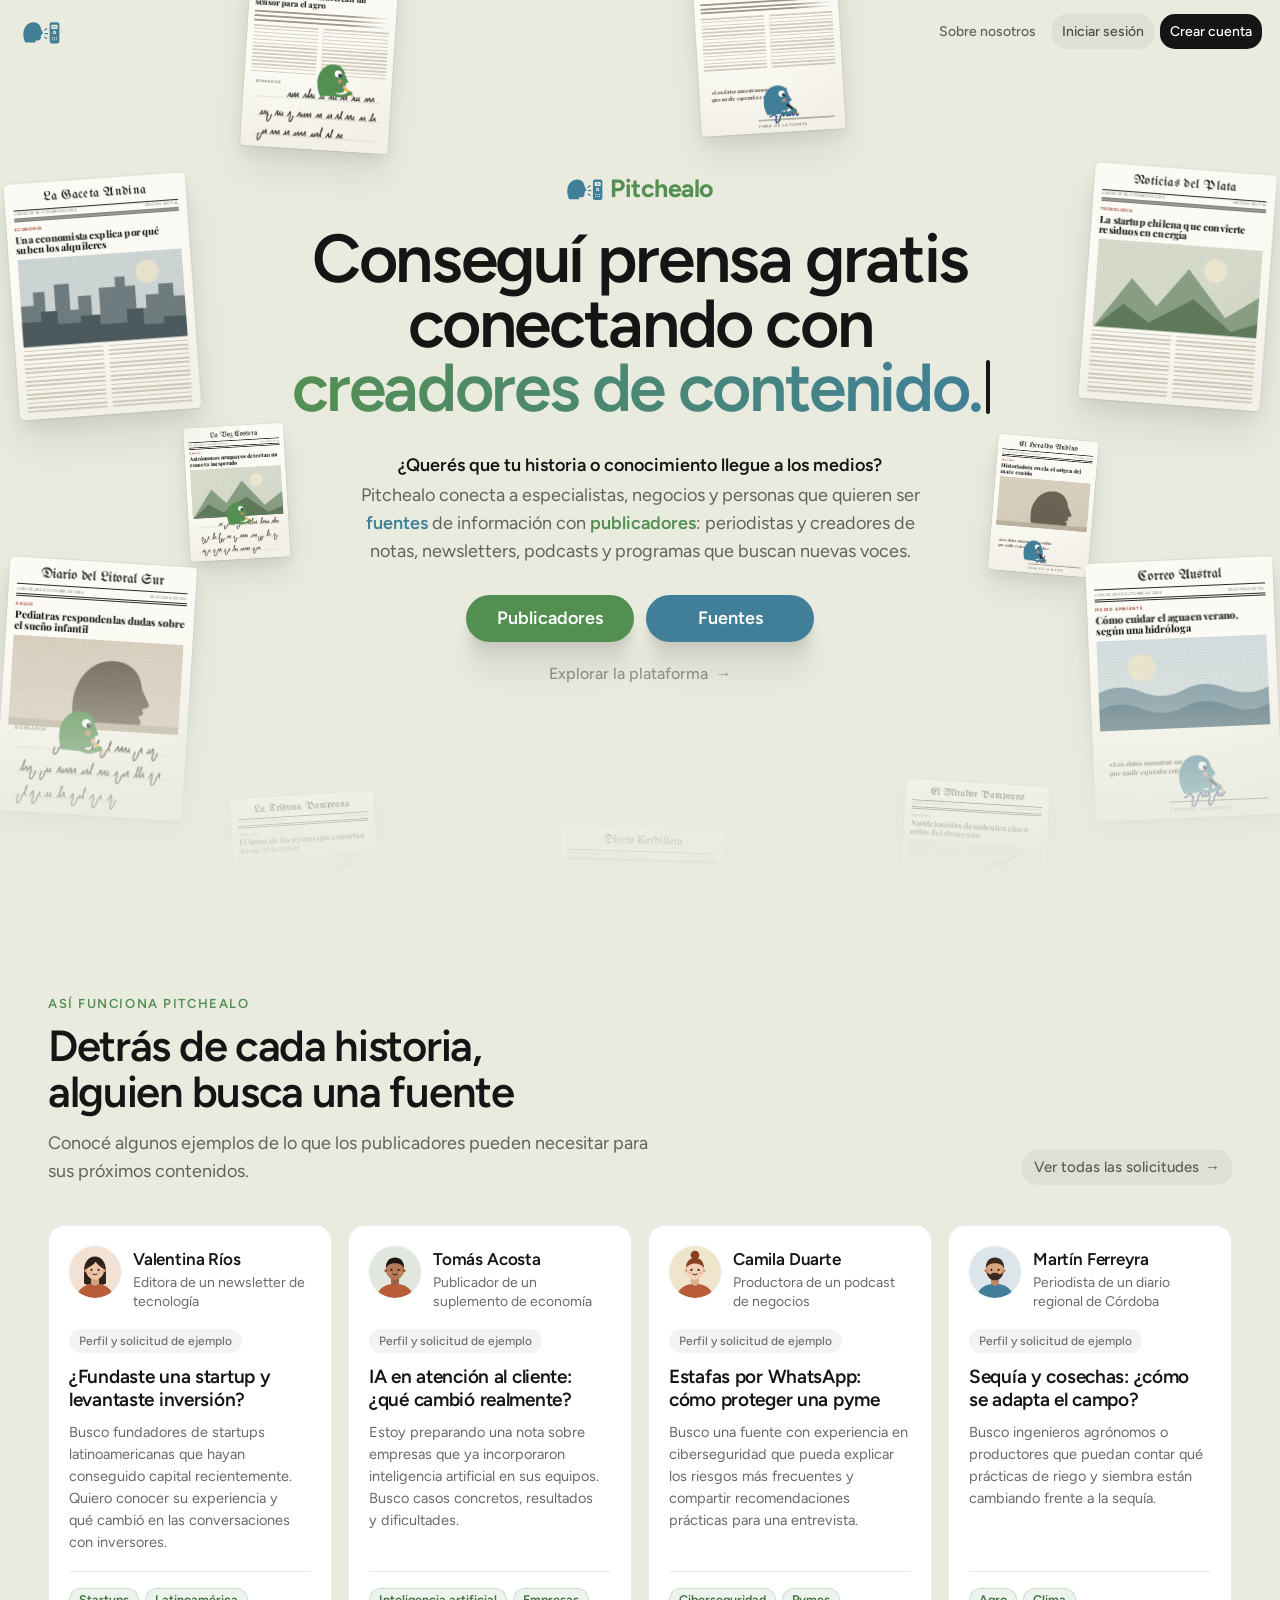
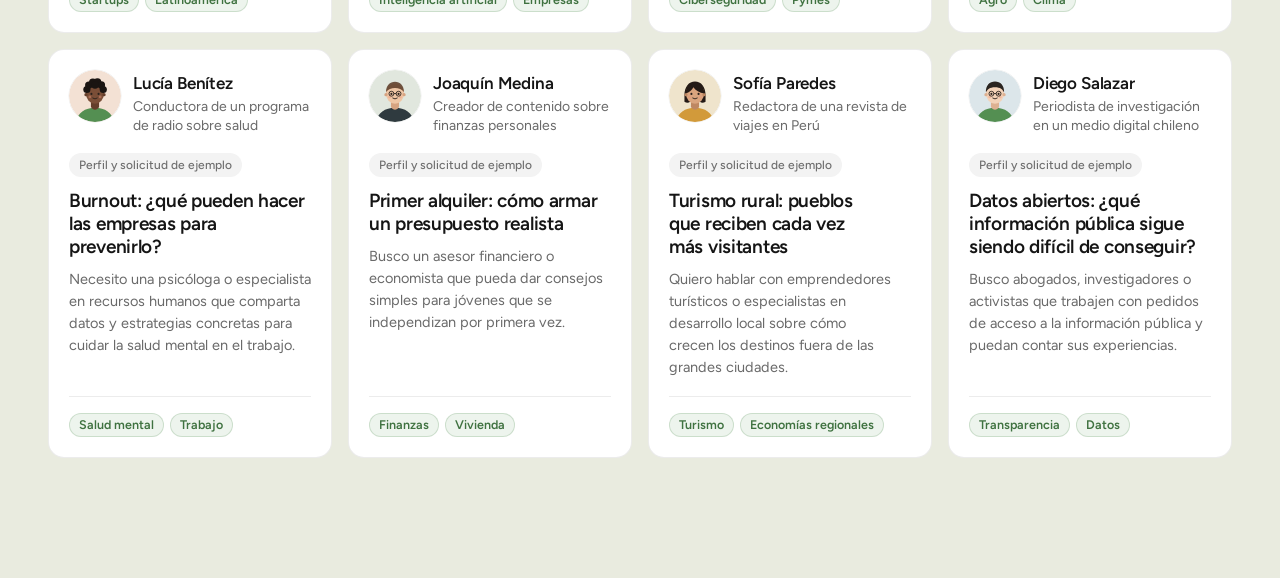
==== index.html @ ca1bdc02 "Pitchealo homepage: hero and journalists section Static site: animated hero with newspaper articles," ====
<!doctype html>
<html lang="es">
<head>
  <meta charset="utf-8">
  <meta name="viewport" content="width=device-width, initial-scale=1">
  <title>Pitchealo · Conseguí prensa gratis</title>
  <meta name="description" content="Pitchealo conecta a especialistas, negocios y personas que quieren ser fuentes de información con periodistas y creadores de contenido.">
  <meta name="theme-color" content="#E9EBDF">
  <link rel="icon" href="assets/pitchealo-logo.svg" type="image/svg+xml">
  <link rel="preload" href="fonts/figtree-latin-wght-normal.woff2" as="font" type="font/woff2" crossorigin>
  <link rel="stylesheet" href="css/styles.css">
</head>
<body>
  <main>
    <section class="hero" data-active="" aria-labelledby="hero-title">
      <div class="ripple ripple--pub" aria-hidden="true"></div>
      <div class="ripple ripple--fue" aria-hidden="true"></div>
      <div class="stage" aria-hidden="true"></div>

      <!-- Foreground. A recoloured copy (.fg--dark) is generated from this markup and
           revealed inside the colour ripple, so the text changes colour as the ripple passes. -->
      <div class="fg fg--light">
        <header class="nav">
          <a class="nav-logo" href="#" aria-label="Pitchealo, inicio">
            <svg viewBox="0 0 48 32" aria-hidden="true" focusable="false"><use href="#logo-mark"/></svg>
          </a>
          <nav class="nav-links" aria-label="Principal">
            <a class="nav-link" href="#sobre-nosotros">Sobre nosotros</a>
            <a class="pill pill--light" href="#iniciar-sesion">Iniciar sesión</a>
            <a class="pill pill--dark" href="#crear-cuenta">Crear cuenta</a>
          </nav>
        </header>

        <div class="hero-body">
          <div class="hero-block">
            <div class="wordmark" aria-hidden="true">
              <svg viewBox="0 0 48 32" focusable="false"><use href="#logo-mark"/></svg>
              <span>Pitchealo</span>
            </div>

            <h1 class="hero-title" id="hero-title">
              <span class="sr-only">Conseguí prensa gratis conectando con creadores de contenido y periodistas.</span>
              <span class="title-visual" aria-hidden="true">
                <span class="line">Conseguí prensa gratis</span>
                <span class="line">conectando con</span>
                <span class="line line--rot"><span class="rot js-rot">creadores de contenido.</span><span class="caret"></span></span>
              </span>
            </h1>

            <p class="hero-sub">
              <strong>¿Querés que tu historia o conocimiento llegue a los medios?</strong>
              Pitchealo conecta a especialistas, negocios y personas que quieren ser
              <em class="hl hl--fue">fuentes</em> de información con <em class="hl hl--pub">publicadores</em>:
              periodistas y creadores de notas, newsletters, podcasts y programas que buscan nuevas voces.
            </p>

            <div class="cta-row">
              <a class="cta cta--pub" href="#publicadores">Publicadores</a>
              <a class="cta cta--fue" href="#fuentes">Fuentes</a>
            </div>

            <a class="explore" href="#explorar">Explorar la plataforma <span aria-hidden="true">→</span></a>
          </div>
        </div>
      </div>

      <div class="fg fg--dark" aria-hidden="true" inert></div>
    </section>

    <section class="section journalists" id="publicadores" aria-labelledby="journalists-title">
      <div class="container">
        <div class="section-head">
          <div>
            <p class="eyebrow">Así funciona Pitchealo</p>
            <h2 class="section-title" id="journalists-title">Detrás de cada historia, alguien busca una fuente</h2>
            <p class="section-sub">Conocé algunos ejemplos de lo que los publicadores pueden necesitar para sus próximos contenidos.</p>
          </div>
          <a class="view-all" href="#explorar">Ver todas las solicitudes <span aria-hidden="true">→</span></a>
        </div>
        <ul class="jgrid">
        <li class="jcard-cell">
          <article class="jcard">
            <header class="jcard-head">
              <div class="jcard-avatar"><svg viewBox="0 0 64 64" aria-hidden="true" focusable="false"><defs><clipPath id="av-1"><circle cx="32" cy="32" r="32"/></clipPath></defs><g clip-path="url(#av-1)"><rect width="64" height="64" fill="#F3E1D4"/><path d="M18.5 31c0-11 5.5-18 13.5-18s13.5 7 13.5 18v15c-3.4 2.2-6.6 2.2-9 0V30H27.5v16c-2.4 2.2-5.6 2.2-9 0z" fill="#2E211B"/><path d="M8 66c1.6-12.6 11-19.6 24-19.6S54.4 53.4 56 66z" fill="#B85C38"/><path d="M27 37h10v8.6c-1.4 2.2-3.2 3.2-5 3.2s-3.6-1-5-3.2z" fill="#D6A381"/><ellipse cx="32" cy="29" rx="11.2" ry="12.6" fill="#EFC6A5"/><circle cx="20.9" cy="30.4" r="2" fill="#D6A381"/><circle cx="43.1" cy="30.4" r="2" fill="#D6A381"/><path d="M20.6 28.5c.6-8.6 5.4-13.3 11.4-13.3s10.8 4.7 11.4 13.3c-4.4-2.6-8.6-5.4-10.6-9-2.4 3.8-7.4 6.6-12.2 9z" fill="#2E211B"/><circle cx="27.6" cy="29.4" r="1.3" fill="#2a211c"/><circle cx="36.4" cy="29.4" r="1.3" fill="#2a211c"/><circle cx="25.6" cy="33.2" r="1.7" fill="#E9967E" opacity=".45"/><circle cx="38.4" cy="33.2" r="1.7" fill="#E9967E" opacity=".45"/><path d="M29.2 34.6q2.8 2.2 5.6 0" fill="none" stroke="#2a211c" stroke-width="1.1" stroke-linecap="round"/></g></svg></div>
              <div class="jcard-who">
                <h3 class="jcard-name">Valentina Ríos</h3>
                <p class="jcard-role">Editora de un newsletter de tecnología</p>
              </div>
            </header>
            <span class="jcard-label">Perfil y solicitud de ejemplo</span>
            <p class="jcard-title">¿Fundaste una startup y levantaste inversión?</p>
            <p class="jcard-desc">Busco fundadores de startups latinoamericanas que hayan conseguido capital recientemente. Quiero conocer su experiencia y qué cambió en las conversaciones con inversores.</p>
            <ul class="jcard-tags" aria-label="Temas"><li>Startups</li><li>Latinoamérica</li></ul>
          </article>
        </li>
        <li class="jcard-cell">
          <article class="jcard">
            <header class="jcard-head">
              <div class="jcard-avatar"><svg viewBox="0 0 64 64" aria-hidden="true" focusable="false"><defs><clipPath id="av-2"><circle cx="32" cy="32" r="32"/></clipPath></defs><g clip-path="url(#av-2)"><rect width="64" height="64" fill="#E1E7DE"/><path d="M8 66c1.6-12.6 11-19.6 24-19.6S54.4 53.4 56 66z" fill="#B85C38"/><path d="M27 37h10v8.6c-1.4 2.2-3.2 3.2-5 3.2s-3.6-1-5-3.2z" fill="#9A6242"/><ellipse cx="32" cy="29" rx="11.2" ry="12.6" fill="#B57A55"/><circle cx="20.9" cy="30.4" r="2" fill="#9A6242"/><circle cx="43.1" cy="30.4" r="2" fill="#9A6242"/><path d="M20.8 27.5c-.4-8.4 4.6-13.3 11.2-13.3s11.6 4.9 11.2 13.3c-1.6-3.6-4.6-6.4-11.2-6.4s-9.6 2.8-11.2 6.4z" fill="#1E1814"/><circle cx="27.6" cy="29.4" r="1.3" fill="#2a211c"/><circle cx="36.4" cy="29.4" r="1.3" fill="#2a211c"/><circle cx="25.6" cy="33.2" r="1.7" fill="#E9967E" opacity=".45"/><circle cx="38.4" cy="33.2" r="1.7" fill="#E9967E" opacity=".45"/><path d="M29.2 34.6q2.8 2.2 5.6 0" fill="none" stroke="#2a211c" stroke-width="1.1" stroke-linecap="round"/></g></svg></div>
              <div class="jcard-who">
                <h3 class="jcard-name">Tomás Acosta</h3>
                <p class="jcard-role">Publicador de un suplemento de economía</p>
              </div>
            </header>
            <span class="jcard-label">Perfil y solicitud de ejemplo</span>
            <p class="jcard-title">IA en atención al cliente: ¿qué cambió realmente?</p>
            <p class="jcard-desc">Estoy preparando una nota sobre empresas que ya incorporaron inteligencia artificial en sus equipos. Busco casos concretos, resultados y dificultades.</p>
            <ul class="jcard-tags" aria-label="Temas"><li>Inteligencia artificial</li><li>Empresas</li></ul>
          </article>
        </li>
        <li class="jcard-cell jcard-cell--peek" style="--w:260px">
          <div class="peek peek--r" style="--peek-dur:8.5s;--peek-delay:-2s" aria-hidden="true"></div>
          <article class="jcard">
            <header class="jcard-head">
              <div class="jcard-avatar"><svg viewBox="0 0 64 64" aria-hidden="true" focusable="false"><defs><clipPath id="av-3"><circle cx="32" cy="32" r="32"/></clipPath></defs><g clip-path="url(#av-3)"><rect width="64" height="64" fill="#EFE4CC"/><path d="M8 66c1.6-12.6 11-19.6 24-19.6S54.4 53.4 56 66z" fill="#B85C38"/><path d="M27 37h10v8.6c-1.4 2.2-3.2 3.2-5 3.2s-3.6-1-5-3.2z" fill="#DDB091"/><ellipse cx="32" cy="29" rx="11.2" ry="12.6" fill="#F3D2B8"/><circle cx="20.9" cy="30.4" r="2" fill="#DDB091"/><circle cx="43.1" cy="30.4" r="2" fill="#DDB091"/><circle cx="32" cy="11.2" r="5.4" fill="#8A3E22"/><path d="M20.9 27c.2-8 5.2-12.4 11.1-12.4S42.9 19 43.1 27c-2.4-3.6-6.4-5.6-11.1-5.6S23.3 23.4 20.9 27z" fill="#8A3E22"/><circle cx="27.6" cy="29.4" r="1.3" fill="#2a211c"/><circle cx="36.4" cy="29.4" r="1.3" fill="#2a211c"/><circle cx="25.6" cy="33.2" r="1.7" fill="#E9967E" opacity=".45"/><circle cx="38.4" cy="33.2" r="1.7" fill="#E9967E" opacity=".45"/><path d="M29.2 34.6q2.8 2.2 5.6 0" fill="none" stroke="#2a211c" stroke-width="1.1" stroke-linecap="round"/></g></svg></div>
              <div class="jcard-who">
                <h3 class="jcard-name">Camila Duarte</h3>
                <p class="jcard-role">Productora de un podcast de negocios</p>
              </div>
            </header>
            <span class="jcard-label">Perfil y solicitud de ejemplo</span>
            <p class="jcard-title">Estafas por WhatsApp: cómo proteger una pyme</p>
            <p class="jcard-desc">Busco una fuente con experiencia en ciberseguridad que pueda explicar los riesgos más frecuentes y compartir recomendaciones prácticas para una entrevista.</p>
            <ul class="jcard-tags" aria-label="Temas"><li>Ciberseguridad</li><li>Pymes</li></ul>
          </article>
          <div class="peek-hands peek-hands--r" style="--peek-dur:8.5s;--peek-delay:-2s" aria-hidden="true"><span></span><span></span></div>
        </li>
        <li class="jcard-cell">
          <article class="jcard">
            <header class="jcard-head">
              <div class="jcard-avatar"><svg viewBox="0 0 64 64" aria-hidden="true" focusable="false"><defs><clipPath id="av-4"><circle cx="32" cy="32" r="32"/></clipPath></defs><g clip-path="url(#av-4)"><rect width="64" height="64" fill="#DCE6EA"/><path d="M8 66c1.6-12.6 11-19.6 24-19.6S54.4 53.4 56 66z" fill="#417F98"/><path d="M27 37h10v8.6c-1.4 2.2-3.2 3.2-5 3.2s-3.6-1-5-3.2z" fill="#BE8762"/><ellipse cx="32" cy="29" rx="11.2" ry="12.6" fill="#D9A47E"/><circle cx="20.9" cy="30.4" r="2" fill="#BE8762"/><circle cx="43.1" cy="30.4" r="2" fill="#BE8762"/><path d="M20.8 27.5c-.4-8.4 4.6-13.3 11.2-13.3s11.6 4.9 11.2 13.3c-1.6-3.6-4.6-6.4-11.2-6.4s-9.6 2.8-11.2 6.4z" fill="#3B2A20"/><circle cx="27.6" cy="29.4" r="1.3" fill="#2a211c"/><circle cx="36.4" cy="29.4" r="1.3" fill="#2a211c"/><circle cx="25.6" cy="33.2" r="1.7" fill="#E9967E" opacity=".45"/><circle cx="38.4" cy="33.2" r="1.7" fill="#E9967E" opacity=".45"/><path d="M21.6 31.5c.8 7 4.8 10.8 10.4 10.8s9.6-3.8 10.4-10.8c-1.6 2.6-3.8 3.6-5.4 3.2-1.2-1.2-3-1.8-5-1.8s-3.8.6-5 1.8c-1.6.4-3.8-.6-5.4-3.2z" fill="#3B2A20"/></g></svg></div>
              <div class="jcard-who">
                <h3 class="jcard-name">Martín Ferreyra</h3>
                <p class="jcard-role">Periodista de un diario regional de Córdoba</p>
              </div>
            </header>
            <span class="jcard-label">Perfil y solicitud de ejemplo</span>
            <p class="jcard-title">Sequía y cosechas: ¿cómo se adapta el campo?</p>
            <p class="jcard-desc">Busco ingenieros agrónomos o productores que puedan contar qué prácticas de riego y siembra están cambiando frente a la sequía.</p>
            <ul class="jcard-tags" aria-label="Temas"><li>Agro</li><li>Clima</li></ul>
          </article>
        </li>
        <li class="jcard-cell">
          <article class="jcard">
            <header class="jcard-head">
              <div class="jcard-avatar"><svg viewBox="0 0 64 64" aria-hidden="true" focusable="false"><defs><clipPath id="av-5"><circle cx="32" cy="32" r="32"/></clipPath></defs><g clip-path="url(#av-5)"><rect width="64" height="64" fill="#F3E1D4"/><path d="M8 66c1.6-12.6 11-19.6 24-19.6S54.4 53.4 56 66z" fill="#548F52"/><path d="M27 37h10v8.6c-1.4 2.2-3.2 3.2-5 3.2s-3.6-1-5-3.2z" fill="#643E2B"/><ellipse cx="32" cy="29" rx="11.2" ry="12.6" fill="#7A4E37"/><circle cx="20.9" cy="30.4" r="2" fill="#643E2B"/><circle cx="43.1" cy="30.4" r="2" fill="#643E2B"/><circle cx="22" cy="24" r="4.4" fill="#1A1512"/><circle cx="24.4" cy="18.6" r="4.6" fill="#1A1512"/><circle cx="29.4" cy="15.2" r="4.8" fill="#1A1512"/><circle cx="35" cy="15" r="4.8" fill="#1A1512"/><circle cx="39.8" cy="18.4" r="4.6" fill="#1A1512"/><circle cx="42.2" cy="24" r="4.4" fill="#1A1512"/><circle cx="32" cy="18.4" r="4.6" fill="#1A1512"/><circle cx="27.6" cy="29.4" r="1.3" fill="#2a211c"/><circle cx="36.4" cy="29.4" r="1.3" fill="#2a211c"/><circle cx="25.6" cy="33.2" r="1.7" fill="#E9967E" opacity=".45"/><circle cx="38.4" cy="33.2" r="1.7" fill="#E9967E" opacity=".45"/><path d="M29.2 34.6q2.8 2.2 5.6 0" fill="none" stroke="#2a211c" stroke-width="1.1" stroke-linecap="round"/></g></svg></div>
              <div class="jcard-who">
                <h3 class="jcard-name">Lucía Benítez</h3>
                <p class="jcard-role">Conductora de un programa de radio sobre salud</p>
              </div>
            </header>
            <span class="jcard-label">Perfil y solicitud de ejemplo</span>
            <p class="jcard-title">Burnout: ¿qué pueden hacer las empresas para prevenirlo?</p>
            <p class="jcard-desc">Necesito una psicóloga o especialista en recursos humanos que comparta datos y estrategias concretas para cuidar la salud mental en el trabajo.</p>
            <ul class="jcard-tags" aria-label="Temas"><li>Salud mental</li><li>Trabajo</li></ul>
          </article>
        </li>
        <li class="jcard-cell">
          <article class="jcard">
            <header class="jcard-head">
              <div class="jcard-avatar"><svg viewBox="0 0 64 64" aria-hidden="true" focusable="false"><defs><clipPath id="av-6"><circle cx="32" cy="32" r="32"/></clipPath></defs><g clip-path="url(#av-6)"><rect width="64" height="64" fill="#E1E7DE"/><path d="M8 66c1.6-12.6 11-19.6 24-19.6S54.4 53.4 56 66z" fill="#2F3A3F"/><path d="M27 37h10v8.6c-1.4 2.2-3.2 3.2-5 3.2s-3.6-1-5-3.2z" fill="#D6A381"/><ellipse cx="32" cy="29" rx="11.2" ry="12.6" fill="#EFC6A5"/><circle cx="20.9" cy="30.4" r="2" fill="#D6A381"/><circle cx="43.1" cy="30.4" r="2" fill="#D6A381"/><path d="M21 27c-.2-8 4.8-12.6 11-12.6S43.2 19 43 27c-2.6-3.2-6.4-5-11-5s-8.4 1.8-11 5z" fill="#5A3A26" opacity=".85"/><circle cx="27.6" cy="29.4" r="1.3" fill="#2a211c"/><circle cx="36.4" cy="29.4" r="1.3" fill="#2a211c"/><circle cx="25.6" cy="33.2" r="1.7" fill="#E9967E" opacity=".45"/><circle cx="38.4" cy="33.2" r="1.7" fill="#E9967E" opacity=".45"/><path d="M29.2 34.6q2.8 2.2 5.6 0" fill="none" stroke="#2a211c" stroke-width="1.1" stroke-linecap="round"/><g fill="none" stroke="#2a211c" stroke-width="1.1"><circle cx="27.6" cy="29.2" r="3"/><circle cx="36.4" cy="29.2" r="3"/><path d="M30.6 29h2.8"/></g></g></svg></div>
              <div class="jcard-who">
                <h3 class="jcard-name">Joaquín Medina</h3>
                <p class="jcard-role">Creador de contenido sobre finanzas personales</p>
              </div>
            </header>
            <span class="jcard-label">Perfil y solicitud de ejemplo</span>
            <p class="jcard-title">Primer alquiler: cómo armar un presupuesto realista</p>
            <p class="jcard-desc">Busco un asesor financiero o economista que pueda dar consejos simples para jóvenes que se independizan por primera vez.</p>
            <ul class="jcard-tags" aria-label="Temas"><li>Finanzas</li><li>Vivienda</li></ul>
          </article>
        </li>
        <li class="jcard-cell">
          <article class="jcard">
            <header class="jcard-head">
              <div class="jcard-avatar"><svg viewBox="0 0 64 64" aria-hidden="true" focusable="false"><defs><clipPath id="av-7"><circle cx="32" cy="32" r="32"/></clipPath></defs><g clip-path="url(#av-7)"><rect width="64" height="64" fill="#EFE4CC"/><path d="M19 31c0-10.5 5.5-17 13-17s13 6.5 13 17v8c-2.6 1.8-5 1.8-7 0V30H26v9c-2 1.8-4.4 1.8-7 0z" fill="#241A15"/><path d="M8 66c1.6-12.6 11-19.6 24-19.6S54.4 53.4 56 66z" fill="#D29A3A"/><path d="M27 37h10v8.6c-1.4 2.2-3.2 3.2-5 3.2s-3.6-1-5-3.2z" fill="#BE8762"/><ellipse cx="32" cy="29" rx="11.2" ry="12.6" fill="#D9A47E"/><circle cx="20.9" cy="30.4" r="2" fill="#BE8762"/><circle cx="43.1" cy="30.4" r="2" fill="#BE8762"/><path d="M20.4 29c.4-9 5.6-14 11.6-14s11.2 5 11.6 14c-6-1.2-11-3.6-13.6-7.8-1.6 3.6-5 6.4-9.6 7.8z" fill="#241A15"/><circle cx="27.6" cy="29.4" r="1.3" fill="#2a211c"/><circle cx="36.4" cy="29.4" r="1.3" fill="#2a211c"/><circle cx="25.6" cy="33.2" r="1.7" fill="#E9967E" opacity=".45"/><circle cx="38.4" cy="33.2" r="1.7" fill="#E9967E" opacity=".45"/><path d="M29.2 34.6q2.8 2.2 5.6 0" fill="none" stroke="#2a211c" stroke-width="1.1" stroke-linecap="round"/></g></svg></div>
              <div class="jcard-who">
                <h3 class="jcard-name">Sofía Paredes</h3>
                <p class="jcard-role">Redactora de una revista de viajes en Perú</p>
              </div>
            </header>
            <span class="jcard-label">Perfil y solicitud de ejemplo</span>
            <p class="jcard-title">Turismo rural: pueblos que reciben cada vez más visitantes</p>
            <p class="jcard-desc">Quiero hablar con emprendedores turísticos o especialistas en desarrollo local sobre cómo crecen los destinos fuera de las grandes ciudades.</p>
            <ul class="jcard-tags" aria-label="Temas"><li>Turismo</li><li>Economías regionales</li></ul>
          </article>
        </li>
        <li class="jcard-cell">
          <article class="jcard">
            <header class="jcard-head">
              <div class="jcard-avatar"><svg viewBox="0 0 64 64" aria-hidden="true" focusable="false"><defs><clipPath id="av-8"><circle cx="32" cy="32" r="32"/></clipPath></defs><g clip-path="url(#av-8)"><rect width="64" height="64" fill="#DCE6EA"/><path d="M8 66c1.6-12.6 11-19.6 24-19.6S54.4 53.4 56 66z" fill="#548F52"/><path d="M27 37h10v8.6c-1.4 2.2-3.2 3.2-5 3.2s-3.6-1-5-3.2z" fill="#DDB091"/><ellipse cx="32" cy="29" rx="11.2" ry="12.6" fill="#F3D2B8"/><circle cx="20.9" cy="30.4" r="2" fill="#DDB091"/><circle cx="43.1" cy="30.4" r="2" fill="#DDB091"/><path d="M20.8 27.5c-.4-8.4 4.6-13.3 11.2-13.3s11.6 4.9 11.2 13.3c-1.6-3.6-4.6-6.4-11.2-6.4s-9.6 2.8-11.2 6.4z" fill="#2A2420"/><circle cx="27.6" cy="29.4" r="1.3" fill="#2a211c"/><circle cx="36.4" cy="29.4" r="1.3" fill="#2a211c"/><circle cx="25.6" cy="33.2" r="1.7" fill="#E9967E" opacity=".45"/><circle cx="38.4" cy="33.2" r="1.7" fill="#E9967E" opacity=".45"/><path d="M29.2 34.6q2.8 2.2 5.6 0" fill="none" stroke="#2a211c" stroke-width="1.1" stroke-linecap="round"/><g fill="none" stroke="#2a211c" stroke-width="1.1"><circle cx="27.6" cy="29.2" r="3"/><circle cx="36.4" cy="29.2" r="3"/><path d="M30.6 29h2.8"/></g></g></svg></div>
              <div class="jcard-who">
                <h3 class="jcard-name">Diego Salazar</h3>
                <p class="jcard-role">Periodista de investigación en un medio digital chileno</p>
              </div>
            </header>
            <span class="jcard-label">Perfil y solicitud de ejemplo</span>
            <p class="jcard-title">Datos abiertos: ¿qué información pública sigue siendo difícil de conseguir?</p>
            <p class="jcard-desc">Busco abogados, investigadores o activistas que trabajen con pedidos de acceso a la información pública y puedan contar sus experiencias.</p>
            <ul class="jcard-tags" aria-label="Temas"><li>Transparencia</li><li>Datos</li></ul>
          </article>
        </li>
        </ul>
      </div>
    </section>
  </main>

  <!-- Logo mark, from Pitchealo-Logo.svg -->
  <svg width="0" height="0" style="position:absolute" aria-hidden="true">
    <symbol id="logo-mark" viewBox="0 0 48 32">
      <path fill="currentColor" d="M4 29c-1.6-3.4-2.4-6.6-2.4-10.2C1.6 10.4 7 4 14 4c5.4 0 9 3.6 9.4 8.4l2.4 4.6c.3.6 0 1.1-.6 1.3l-1.4.4.5 1.6-1.6.9.9 1.3c-.2 2.5-2 3.9-4.6 3.9h-2.4V29z"/>
      <path d="M28 13.6l2.4-1.6M28.4 18h3M28 22.4l2.4 1.6" fill="none" stroke="currentColor" stroke-width="1.6" stroke-linecap="round"/>
      <path fill="currentColor" fill-rule="evenodd" d="M36.5 4h7A2.5 2.5 0 0 1 46 6.5v21a2.5 2.5 0 0 1-2.5 2.5h-7A2.5 2.5 0 0 1 34 27.5v-21A2.5 2.5 0 0 1 36.5 4zM37 7.2a.8.8 0 0 0-.8.8v3.4c0 .44.36.8.8.8h6a.8.8 0 0 0 .8-.8V8a.8.8 0 0 0-.8-.8zM40 14.4a2.1 2.1 0 1 0 0 4.2 2.1 2.1 0 1 0 0-4.2zM37.6 22.2a.75.75 0 1 0 0 1.5.75.75 0 1 0 0-1.5zM40 22.2a.75.75 0 1 0 0 1.5.75.75 0 1 0 0-1.5zM42.4 22.2a.75.75 0 1 0 0 1.5.75.75 0 1 0 0-1.5zM37.6 24.8a.75.75 0 1 0 0 1.5.75.75 0 1 0 0-1.5zM40 24.8a.75.75 0 1 0 0 1.5.75.75 0 1 0 0-1.5zM42.4 24.8a.75.75 0 1 0 0 1.5.75.75 0 1 0 0-1.5z"/>
      <path d="M38.2 9.7h.9l.6-1 .7 2 .6-1h.8" fill="none" stroke="currentColor" stroke-width=".7" stroke-linecap="round" stroke-linejoin="round"/>
      <circle fill="currentColor" cx="40" cy="16.5" r=".8"/>
    </symbol>
  </svg>

  <script>
    // Build the recoloured foreground copy before the hero script runs.
    (function () {
      var light = document.querySelector('.fg--light');
      var dark = document.querySelector('.fg--dark');
      dark.innerHTML = light.innerHTML;
      dark.querySelectorAll('[id]').forEach(function (n) { n.removeAttribute('id'); });
      dark.querySelectorAll('a').forEach(function (n) { n.setAttribute('tabindex', '-1'); });
    })();
  </script>
  <script src="js/character.js"></script>
  <script src="js/hero.js"></script>
  <script src="js/sections.js"></script>
</body>
</html>
---- css/styles.css ----
/* Self-hosted fonts (no network needed) */
@font-face { font-family: "Figtree"; font-style: normal; font-weight: 300 900; font-display: swap; src: url("../fonts/figtree-latin-wght-normal.woff2") format("woff2"); }
@font-face { font-family: "Playfair Display"; font-style: normal; font-weight: 700; font-display: swap; src: url("../fonts/playfair-display-latin-700-normal.woff2") format("woff2"); }
@font-face { font-family: "Playfair Display"; font-style: normal; font-weight: 800; font-display: swap; src: url("../fonts/playfair-display-latin-800-normal.woff2") format("woff2"); }
@font-face { font-family: "UnifrakturMaguntia"; font-style: normal; font-weight: 400; font-display: swap; src: url("../fonts/unifrakturmaguntia-latin-400-normal.woff2") format("woff2"); }

/* Carmen Sans (Studio Jaso, commercial licence). Used if it's installed on the computer,
   or if the licensed web files are placed in fonts/carmen-sans/. Falls back to Figtree. */
@font-face { font-family: "Carmen Sans"; font-style: normal; font-weight: 400; font-display: swap; src: local("Carmen Sans Regular"), local("CarmenSans-Regular"), url("../fonts/carmen-sans/CarmenSans-Regular.woff2") format("woff2"), url("../fonts/carmen-sans/CarmenSans-Regular.woff") format("woff"); }
@font-face { font-family: "Carmen Sans"; font-style: normal; font-weight: 500; font-display: swap; src: local("Carmen Sans Medium"), local("CarmenSans-Medium"), url("../fonts/carmen-sans/CarmenSans-Medium.woff2") format("woff2"), url("../fonts/carmen-sans/CarmenSans-Medium.woff") format("woff"); }
@font-face { font-family: "Carmen Sans"; font-style: normal; font-weight: 600; font-display: swap; src: local("Carmen Sans SemiBold"), local("CarmenSans-SemiBold"), url("../fonts/carmen-sans/CarmenSans-SemiBold.woff2") format("woff2"), url("../fonts/carmen-sans/CarmenSans-SemiBold.woff") format("woff"); }
@font-face { font-family: "Carmen Sans"; font-style: normal; font-weight: 700; font-display: swap; src: local("Carmen Sans Bold"), local("CarmenSans-Bold"), url("../fonts/carmen-sans/CarmenSans-Bold.woff2") format("woff2"), url("../fonts/carmen-sans/CarmenSans-Bold.woff") format("woff"); }
@font-face { font-family: "Carmen Sans"; font-style: normal; font-weight: 800; font-display: swap; src: local("Carmen Sans ExtraBold"), local("CarmenSans-ExtraBold"), url("../fonts/carmen-sans/CarmenSans-ExtraBold.woff2") format("woff2"), url("../fonts/carmen-sans/CarmenSans-ExtraBold.woff") format("woff"); }

/* ------------------------------------------------------------------ *
 * Pitchealo · tokens
 * ------------------------------------------------------------------ */
:root {
  --bg: #E9EBDF;
  --green: #548F52;
  --blue: #417F98;
  --ink: #151515;
  --ink-muted: rgba(21, 21, 21, 0.64);
  --ink-faint: rgba(21, 21, 21, 0.4);
  --paper: #FBFAF4;
  --paper-line: #D2CEBF;
  --pc-colour: var(--blue);
  --font-heading: "Carmen Sans", "Figtree", -apple-system, BlinkMacSystemFont, "Segoe UI", Roboto, sans-serif;
  --font-ui: "Figtree", -apple-system, BlinkMacSystemFont, "Segoe UI", Roboto, sans-serif;
  --font-news: "Playfair Display", Georgia, "Times New Roman", serif;
  --font-mast: "UnifrakturMaguntia", "Playfair Display", Georgia, serif;
  --shadow-cta: 0 3px 3px rgba(0, 0, 0, 0.03), 0 8px 7px rgba(0, 0, 0, 0.04),
    0 17px 14px rgba(0, 0, 0, 0.05), 0 35px 28px rgba(0, 0, 0, 0.06);
}

*, *::before, *::after { box-sizing: border-box; }

html, body {
  margin: 0;
  background: var(--bg);
  color: var(--ink);
  font-family: var(--font-ui);
  font-size: 16px;
  line-height: 1.5;
  -webkit-font-smoothing: antialiased;
  -moz-osx-font-smoothing: grayscale;
}

a { color: inherit; text-decoration: none; }

.sr-only {
  position: absolute; width: 1px; height: 1px; margin: -1px; padding: 0;
  overflow: hidden; clip: rect(0 0 0 0); white-space: nowrap; border: 0;
}

/* ------------------------------------------------------------------ *
 * Hero frame
 * ------------------------------------------------------------------ */
.hero {
  position: relative;
  height: 100vh;
  height: 100svh;
  min-height: 680px;
  overflow: hidden;
  background: var(--bg);
  isolation: isolate;
}

.ripple {
  position: absolute;
  inset: 0;
  clip-path: circle(0 at 50% 50%);
  pointer-events: none;
  will-change: clip-path;
}
.ripple--pub { background: var(--green); }
.ripple--fue { background: var(--blue); }

.stage {
  position: absolute;
  inset: 0;
  z-index: 5;
  pointer-events: none;
  -webkit-mask-image: linear-gradient(to bottom, #000 0%, #000 70%, transparent 97%);
  mask-image: linear-gradient(to bottom, #000 0%, #000 70%, transparent 97%);
}

/* ------------------------------------------------------------------ *
 * Foreground (two copies: light, and the recoloured one inside the ripple)
 * ------------------------------------------------------------------ */
.fg {
  --pr: 0px; --px: 50%; --py: 50%;
  --fr: 0px; --fx: 50%; --fy: 50%;
  position: absolute;
  inset: 0;
  display: flex;
  flex-direction: column;
}
.fg--light {
  z-index: 10;
  -webkit-mask-image:
    radial-gradient(circle at var(--px) var(--py), transparent calc(var(--pr) - 1px), #000 var(--pr)),
    radial-gradient(circle at var(--fx) var(--fy), transparent calc(var(--fr) - 1px), #000 var(--fr));
  -webkit-mask-composite: source-in;
  mask-image:
    radial-gradient(circle at var(--px) var(--py), transparent calc(var(--pr) - 1px), #000 var(--pr)),
    radial-gradient(circle at var(--fx) var(--fy), transparent calc(var(--fr) - 1px), #000 var(--fr));
  mask-composite: intersect;
}
.fg--dark {
  z-index: 11;
  pointer-events: none;
  visibility: hidden;
  -webkit-mask-image:
    radial-gradient(circle at var(--px) var(--py), #000 calc(var(--pr) - 1px), transparent var(--pr)),
    radial-gradient(circle at var(--fx) var(--fy), #000 calc(var(--fr) - 1px), transparent var(--fr));
  mask-image:
    radial-gradient(circle at var(--px) var(--py), #000 calc(var(--pr) - 1px), transparent var(--pr)),
    radial-gradient(circle at var(--fx) var(--fy), #000 calc(var(--fr) - 1px), transparent var(--fr));
  mask-composite: add;
}
.fg--dark.is-visible { visibility: visible; }

/* ------------------------------------------------------------------ *
 * Nav (Luma: 14px top, 18px sides, small pills)
 * ------------------------------------------------------------------ */
.nav {
  position: absolute;
  top: 0; left: 0; right: 0;
  display: flex;
  align-items: center;
  justify-content: space-between;
  padding: 14px 18px;
  z-index: 2;
}
.nav-logo {
  display: inline-flex;
  color: var(--blue);
  padding: 2px 4px;
  border-radius: 8px;
}
.nav-logo svg { width: 39px; height: 26px; display: block; }
.nav-links { display: flex; align-items: center; gap: 6px; }
.nav-link,
.pill {
  font-size: 14px;
  line-height: 21px;
  font-weight: 500;
  padding: 7px 10px;
  border-radius: 15px;
  transition: background-color .2s ease, color .2s ease;
}
.nav-link { color: var(--ink-muted); }
.nav-link:hover { color: var(--ink); }
.pill--light { background: rgba(21, 21, 21, 0.05); color: rgba(21, 21, 21, 0.72); }
.pill--light:hover { background: rgba(21, 21, 21, 0.09); color: var(--ink); }
.pill--dark { background: var(--ink); color: #fff; }
.pill--dark:hover { background: #2a2a2a; }

/* ------------------------------------------------------------------ *
 * Hero content (Luma: centred block, gap 20, padding 0 20 40)
 * ------------------------------------------------------------------ */
.hero-body {
  flex: 1;
  display: flex;
  align-items: center;
  justify-content: center;
  text-align: center;
  pointer-events: none;
}
.hero-block {
  display: flex;
  flex-direction: column;
  align-items: center;
  gap: 20px;
  padding: 0 20px 40px;
  max-width: 980px;
  pointer-events: auto;
}

.wordmark {
  display: inline-flex;
  align-items: center;
  gap: 6px;
  margin-bottom: 4px;
  height: 29px;
  font-weight: 700;
  font-size: 25px;
  letter-spacing: -0.02em;
  color: var(--green);
}
.wordmark svg { width: 38px; height: 26px; color: var(--blue); }

.hero-title {
  margin: 0;
  font-family: var(--font-heading);
  font-size: clamp(40px, 5.3vw, 80px);
  line-height: 0.95;
  font-weight: 600;
  letter-spacing: -0.035em;
  color: var(--ink);
}
.title-visual .line { display: block; }
.line--rot { min-height: 0.95em; white-space: nowrap; }
.rot {
  background: linear-gradient(90deg, var(--green), var(--blue));
  -webkit-background-clip: text;
  background-clip: text;
  color: transparent;
  -webkit-text-fill-color: transparent;
  padding: 0 0.02em 0.1em;
}
.caret {
  display: inline-block;
  width: 0.055em;
  height: 0.8em;
  margin-left: 0.04em;
  vertical-align: -0.04em;
  background: currentColor;
  border-radius: 2px;
  animation: caret 1s steps(1) infinite;
}
.hero.is-typing .caret { animation: none; }
@keyframes caret { 50% { opacity: 0; } }

.hero-sub {
  margin: 10px 0 0;
  max-width: 590px;
  font-size: 18px;
  line-height: 28px;
  color: var(--ink-muted);
  text-wrap: pretty;
}
.hero-sub strong { display: block; font-weight: 600; color: var(--ink); margin-bottom: 2px; }
.hl { font-style: normal; font-weight: 600; }
.hl--pub { color: var(--green); }
.hl--fue { color: var(--blue); }

.cta-row { display: flex; gap: 12px; margin-top: 10px; flex-wrap: wrap; justify-content: center; }
.cta {
  display: inline-flex;
  align-items: center;
  justify-content: center;
  min-width: 168px;
  padding: 10px 24px;
  border-radius: 100px;
  font-size: 18px;
  line-height: 27px;
  font-weight: 600;
  color: #fff;
  box-shadow: var(--shadow-cta);
  transition: transform .25s cubic-bezier(.3, .7, .4, 1), background-color .25s ease, color .25s ease;
}
.cta--pub { background: var(--green); }
.cta--fue { background: var(--blue); }
.cta:hover { transform: translateY(-1px); }
.cta:focus-visible,
.pill:focus-visible,
.nav-link:focus-visible,
.nav-logo:focus-visible,
.explore:focus-visible { outline: 2px solid var(--ink); outline-offset: 3px; }

.explore {
  font-size: 16px;
  line-height: 24px;
  font-weight: 500;
  color: var(--ink-faint);
  transition: color .2s ease;
}
.explore span { display: inline-block; transition: transform .2s ease; margin-left: 4px; }
.explore:hover { color: var(--ink-muted); }
.explore:hover span { transform: translateX(3px); }

/* Recoloured copy shown inside the ripple */
.fg--dark,
.fg--dark .hero-title,
.fg--dark .hero-sub strong { color: #fff; }
.fg--dark .nav-logo,
.fg--dark .wordmark,
.fg--dark .wordmark svg { color: #fff; }
.fg--dark .nav-link { color: rgba(255, 255, 255, 0.82); }
.fg--dark .pill--light { background: rgba(255, 255, 255, 0.16); color: #fff; }
.fg--dark .rot {
  background: none;
  color: #F4F0CF;
  -webkit-text-fill-color: #F4F0CF;
}
.fg--dark .hero-sub { color: rgba(255, 255, 255, 0.84); }
.fg--dark .hl { color: #fff; text-decoration: underline; text-decoration-thickness: 1.5px; text-underline-offset: 3px; }
.fg--dark .explore { color: rgba(255, 255, 255, 0.7); }
.fg--dark .cta { box-shadow: var(--shadow-cta), inset 0 0 0 1.5px rgba(255, 255, 255, 0.28); }
.fg--dark[data-tone="pub"] .cta--pub { background: #F7F6EE; color: var(--green); transform: translateY(-1px); box-shadow: var(--shadow-cta); }
.fg--dark[data-tone="fue"] .cta--fue { background: #F7F6EE; color: var(--blue); transform: translateY(-1px); box-shadow: var(--shadow-cta); }

/* ------------------------------------------------------------------ *
 * Newspaper articles
 * ------------------------------------------------------------------ */
.article {
  position: absolute;
  left: 0;
  top: 0;
  transform-origin: 50% 50%;
  will-change: transform, opacity;
  font-size: calc(var(--w) / 21);
}
.paper {
  position: absolute;
  inset: 0;
  z-index: 1;
  overflow: hidden;
  background: var(--paper);
  border-radius: 4px;
  box-shadow:
    0 0 0 1px rgba(30, 30, 20, 0.05),
    0 1px 2px rgba(30, 30, 20, 0.05),
    0 8px 18px rgba(30, 30, 20, 0.07),
    0 24px 40px rgba(30, 30, 20, 0.08);
  color: #2b2a26;
}
.paper::after {
  /* faint newsprint tone */
  content: "";
  position: absolute;
  inset: 0;
  background: radial-gradient(120% 90% at 30% 10%, transparent 55%, rgba(120, 105, 70, 0.07));
  pointer-events: none;
}
.paper-body {
  position: absolute;
  inset: 0;
  padding: 0.9em 0.95em 0.8em;
  display: flex;
  flex-direction: column;
  gap: 0.45em;
}
.paper-body > * { flex: none; }
.paper-body > .cols { flex: 1 1 auto; min-height: 0; }
.paper-body--write { bottom: 34%; }
.paper-body--sign { bottom: 31%; }

.mast {
  font-family: var(--font-mast);
  font-size: 1.55em;
  line-height: 1.05;
  text-align: center;
  color: #1f1e1b;
  white-space: nowrap;
  overflow: hidden;
  text-overflow: clip;
}
.mast-meta {
  display: flex;
  justify-content: space-between;
  font-size: 0.42em;
  letter-spacing: 0.08em;
  text-transform: uppercase;
  color: #6c685c;
  border-top: 1px solid #2b2a26;
  border-bottom: 3px double #2b2a26;
  padding: 0.35em 0;
  white-space: nowrap;
  gap: 1em;
}
.kicker {
  font-size: 0.5em;
  font-weight: 700;
  letter-spacing: 0.14em;
  text-transform: uppercase;
  color: #A1442F;
  margin-top: 0.2em;
}
.headline {
  font-family: var(--font-news);
  font-weight: 800;
  font-size: 1.14em;
  line-height: 1.08;
  letter-spacing: -0.005em;
  color: #1d1c19;
  margin-top: -0.25em;
}
.photo {
  position: relative;
  border-radius: 1px;
  overflow: hidden;
  aspect-ratio: 16 / 8.5;
  flex: none;
}
.photo svg { display: block; width: 100%; height: 100%; }
.photo::after {
  content: "";
  position: absolute;
  inset: 0;
  background-image: radial-gradient(circle, rgba(20, 20, 15, 0.13) 32%, transparent 38%);
  background-size: 0.32em 0.32em;
  mix-blend-mode: multiply;
}
.standfirst {
  height: 1.7em;
  flex: none;
  background: repeating-linear-gradient(to bottom, #9c978a 0 0.24em, transparent 0.24em 0.62em);
  -webkit-mask-image: linear-gradient(90deg, #000 70%, transparent 100%);
  mask-image: linear-gradient(90deg, #000 70%, transparent 100%);
}
.cols {
  flex: 1;
  min-height: 1.4em;
  display: grid;
  grid-template-columns: 1fr 1fr;
  gap: 0.7em;
}
.cols i {
  display: block;
  background: repeating-linear-gradient(to bottom, var(--paper-line) 0 0.2em, transparent 0.2em 0.5em);
}
.cols i + i { box-shadow: -0.35em 0 0 -0.3em #c9c4b4; }

/* Handwriting layer */
.ink {
  position: absolute;
  inset: 0;
  z-index: 2;
  width: 100%;
  height: 100%;
  overflow: visible;
}
.ink .rule { stroke: #CFCAB8; stroke-width: 0.35; }
.ink .rule--sign { stroke: #2b2a26; stroke-width: 0.4; }
.ink-label {
  font-family: var(--font-ui);
  font-size: 2.6px;
  font-weight: 700;
  letter-spacing: 0.4px;
  fill: #8a8577;
}
.ink-quote {
  font-family: var(--font-news);
  font-style: italic;
  font-size: 3.6px;
  fill: #4a473f;
}
.stroke { fill: none; stroke-linecap: round; stroke-linejoin: round; }
.stroke--write { stroke: #45433d; stroke-width: 0.75; }
.stroke--sign { stroke: #1F3A6B; stroke-width: 0.85; }

/* ------------------------------------------------------------------ *
 * Character
 * ------------------------------------------------------------------ */
/* Publicadores characters (writing) are brand green; Fuentes (signing) stay brand blue */
.ink--write,
.journalists,
.pc--write { --pc-colour: var(--green); }
.ink--sign,
.pc--sign { --pc-colour: var(--blue); }

.pc-body { fill: var(--pc-colour); }
.pc-arm { stroke: var(--pc-colour); }
.pc-waves { stroke: var(--pc-colour); opacity: 0; }
.pc-waves--on { opacity: 1; }
.pc-eye {
  transform-box: fill-box;
  transform-origin: 50% 50%;
  animation: blink 5.2s infinite;
}
.pc-pupil, .pc-eye-white { transform-box: fill-box; transform-origin: 50% 50%; transition: transform .25s ease; }
@keyframes blink {
  0%, 93%, 100% { transform: scaleY(1); }
  95% { transform: scaleY(0.12); }
}
.is-blown .pc-eye { animation: none; }
.is-blown .pc-eye-white { transform: scale(1.22); }
.is-blown .pc-pupil { transform: scale(0.6); }

/* Peeking from behind a top corner */
.peek {
  position: absolute;
  top: 0;
  z-index: 0;
  width: calc(var(--w) * 0.34);
  animation: peek var(--peek-dur, 7s) var(--peek-delay, 0s) infinite cubic-bezier(.45, 0, .25, 1);
}
.peek--l { left: 5%; }
.peek--r { right: 5%; }
.peek .pc-svg { display: block; width: 100%; height: auto; overflow: visible; }
.peek--r .pc-svg { transform: scaleX(-1); }
.peek .pc-waves { animation: waves var(--peek-dur, 7s) var(--peek-delay, 0s) infinite; }
.peek .pc-pupil { animation: look var(--peek-dur, 7s) var(--peek-delay, 0s) infinite; }
.is-blown .peek, .is-blown .peek .pc-pupil, .is-blown .peek-hands span { animation-play-state: paused; }

@keyframes peek {
  0%, 10% { transform: translateY(0%) rotate(0deg); }
  20% { transform: translateY(-64%) rotate(-3deg); }
  26%, 44% { transform: translateY(-58%) rotate(0deg); }
  50%, 62% { transform: translateY(-60%) rotate(4deg); }
  72%, 100% { transform: translateY(0%) rotate(0deg); }
}
@keyframes waves {
  0%, 30% { opacity: 0; }
  36%, 58% { opacity: 1; }
  64%, 100% { opacity: 0; }
}
@keyframes look {
  0%, 30% { transform: translate(0, 0); }
  36%, 46% { transform: translate(0.25px, 0.5px); }
  52%, 60% { transform: translate(-0.6px, -0.2px); }
  66%, 100% { transform: translate(0, 0); }
}

.peek-hands {
  position: absolute;
  top: 0;
  z-index: 3;
  width: calc(var(--w) * 0.34);
  height: 0;
}
.peek-hands--l { left: 5%; }
.peek-hands--r { right: 5%; }
.peek-hands span {
  position: absolute;
  top: 0;
  width: 15%;
  aspect-ratio: 1.25;
  border-radius: 50% 50% 45% 45%;
  background: var(--pc-colour);
  transform: translate(-50%, -40%) scale(0);
  animation: hands var(--peek-dur, 7s) var(--peek-delay, 0s) infinite cubic-bezier(.45, 0, .25, 1);
}
.peek-hands--l span:nth-child(1) { left: 26%; }
.peek-hands--l span:nth-child(2) { left: 58%; }
.peek-hands--r span:nth-child(1) { left: 42%; }
.peek-hands--r span:nth-child(2) { left: 74%; }
@keyframes hands {
  0%, 14% { transform: translate(-50%, -40%) scale(0); }
  20%, 66% { transform: translate(-50%, -40%) scale(1); }
  71%, 100% { transform: translate(-50%, -40%) scale(0); }
}

/* ------------------------------------------------------------------ *
 * Sections below the hero
 * ------------------------------------------------------------------ */
.container { width: 100%; max-width: 1232px; margin: 0 auto; padding: 0 24px; }
.section { padding: 96px 0 120px; }

.section-head {
  display: flex;
  align-items: flex-end;
  justify-content: space-between;
  gap: 24px 40px;
  margin-bottom: 40px;
}
.eyebrow {
  margin: 0 0 12px;
  font-size: 13px;
  line-height: 16px;
  font-weight: 600;
  letter-spacing: 0.12em;
  text-transform: uppercase;
  color: var(--green);
}
.section-title {
  margin: 0;
  font-family: var(--font-heading);
  font-size: clamp(30px, 3.4vw, 44px);
  line-height: 1.05;
  font-weight: 600;
  letter-spacing: -0.03em;
  color: var(--ink);
  max-width: 720px;
  text-wrap: balance;
}
.section-sub {
  margin: 14px 0 0;
  max-width: 620px;
  font-size: 18px;
  line-height: 28px;
  color: var(--ink-muted);
  text-wrap: pretty;
}
.view-all {
  flex: none;
  font-size: 15px;
  line-height: 21px;
  font-weight: 500;
  color: var(--ink-muted);
  padding: 7px 12px;
  border-radius: 15px;
  background: rgba(21, 21, 21, 0.05);
  transition: background-color .2s ease, color .2s ease;
}
.view-all span { display: inline-block; margin-left: 2px; transition: transform .2s ease; }
.view-all:hover { color: var(--ink); background: rgba(21, 21, 21, 0.09); }
.view-all:hover span { transform: translateX(3px); }
.view-all:focus-visible { outline: 2px solid var(--ink); outline-offset: 3px; }

/* Journalist cards: 4 across, Luma-style card border */
.jgrid {
  list-style: none;
  margin: 0;
  padding: 0;
  display: grid;
  grid-template-columns: repeat(4, minmax(0, 1fr));
  gap: 16px;
}
.jcard-cell { position: relative; display: flex; }
.jcard {
  position: relative;
  z-index: 1;
  flex: 1;
  display: flex;
  flex-direction: column;
  padding: 20px;
  background: #fff;
  border: 1px solid rgba(21, 21, 21, 0.08);
  border-radius: 16px;
  transition: transform .3s cubic-bezier(.3, .7, .4, 1), box-shadow .3s ease, border-color .3s ease;
}
.jcard:hover {
  transform: translateY(-2px);
  border-color: rgba(21, 21, 21, 0.12);
  box-shadow: 0 2px 4px rgba(21, 21, 21, 0.03), 0 12px 28px rgba(21, 21, 21, 0.07);
}
.jcard-head { display: flex; align-items: flex-start; gap: 12px; }
.jcard-avatar {
  flex: none;
  width: 52px;
  height: 52px;
  border-radius: 50%;
  overflow: hidden;
  box-shadow: 0 0 0 0.5px rgba(21, 21, 21, 0.08);
}
.jcard-avatar svg { display: block; width: 100%; height: 100%; }
.jcard-who { min-width: 0; padding-top: 3px; }
.jcard-name {
  margin: 0;
  font-family: var(--font-heading);
  font-size: 17px;
  line-height: 21px;
  font-weight: 600;
  letter-spacing: -0.01em;
  color: var(--ink);
}
.jcard-role { margin: 3px 0 0; font-size: 14px; line-height: 19px; color: var(--ink-muted); }
.jcard-label {
  align-self: flex-start;
  margin-top: 18px;
  padding: 4px 10px;
  border-radius: 100px;
  background: rgba(21, 21, 21, 0.05);
  font-size: 12px;
  line-height: 16px;
  font-weight: 500;
  color: rgba(21, 21, 21, 0.6);
}
.jcard-title {
  margin: 12px 0 0;
  font-family: var(--font-heading);
  font-size: 19px;
  line-height: 23px;
  font-weight: 600;
  letter-spacing: -0.015em;
  color: var(--ink);
  text-wrap: pretty;
}
.jcard-desc {
  flex: 1;
  margin: 10px 0 0;
  font-size: 14.5px;
  line-height: 22px;
  color: var(--ink-muted);
  text-wrap: pretty;
}
.jcard-tags {
  list-style: none;
  display: flex;
  flex-wrap: wrap;
  gap: 6px;
  margin: 18px 0 0;
  padding: 16px 0 0;
  border-top: 1px solid rgba(21, 21, 21, 0.08);
}
.jcard-tags li {
  padding: 3px 10px;
  border-radius: 100px;
  background: rgba(84, 143, 82, 0.1);
  box-shadow: inset 0 0 0 1px rgba(84, 143, 82, 0.22);
  font-size: 12.5px;
  line-height: 18px;
  font-weight: 600;
  color: #3F7240;
}

/* character peeking over a card */
.jcard-cell--peek .peek { z-index: 0; right: 10%; width: 64px; }
.jcard-cell--peek .peek-hands { z-index: 2; right: 10%; width: 64px; }

@media (max-width: 1120px) {
  .jgrid { grid-template-columns: repeat(2, minmax(0, 1fr)); }
}
@media (max-width: 719px) {
  .section { padding: 64px 0 80px; }
  .container { padding: 0 16px; }
  .section-head { flex-direction: column; align-items: flex-start; margin-bottom: 28px; }
  .section-sub { font-size: 16px; line-height: 24px; }
}
@media (max-width: 560px) {
  .jgrid { grid-template-columns: 1fr; }
}

/* ------------------------------------------------------------------ *
 * Small screens
 * ------------------------------------------------------------------ */
@media (max-width: 719px) {
  .hero { min-height: 640px; }
  .nav {
    padding: 12px 14px 22px;
    background: linear-gradient(to bottom, var(--bg) 62%, rgba(233, 235, 223, 0));
  }
  .fg--dark .nav { background: none; }
  .fg--dark[data-tone="pub"] .nav { background: linear-gradient(to bottom, var(--green) 62%, rgba(84, 143, 82, 0)); }
  .fg--dark[data-tone="fue"] .nav { background: linear-gradient(to bottom, var(--blue) 62%, rgba(65, 127, 152, 0)); }
  .nav-link { display: none; }
  .hero-block { gap: 16px; padding: 0 18px 24px; }
  .wordmark { font-size: 21px; height: 24px; margin-bottom: 0; }
  .wordmark svg { width: 32px; height: 22px; }
  .hero-title { font-size: clamp(32px, 9.2vw, 42px); letter-spacing: -0.03em; }
  .title-visual .line:not(.line--rot) { display: inline; }
  .title-visual { display: block; text-wrap: balance; }
  .line--rot { display: block; white-space: normal; min-height: 1.9em; }
  .hero-sub { font-size: 15.5px; line-height: 23px; margin-top: 0; }
  .cta-row { margin-top: 4px; gap: 10px; }
  .cta { min-width: 0; padding: 10px 20px; font-size: 16px; line-height: 24px; }
  .explore { font-size: 15px; }
}

@media (prefers-reduced-motion: reduce) {
  .peek, .peek-hands span, .pc-eye, .peek .pc-waves, .peek .pc-pupil, .caret { animation: none; }
  .peek { transform: translateY(-55%); }
  .peek-hands span { transform: translate(-50%, -40%) scale(1); }
}
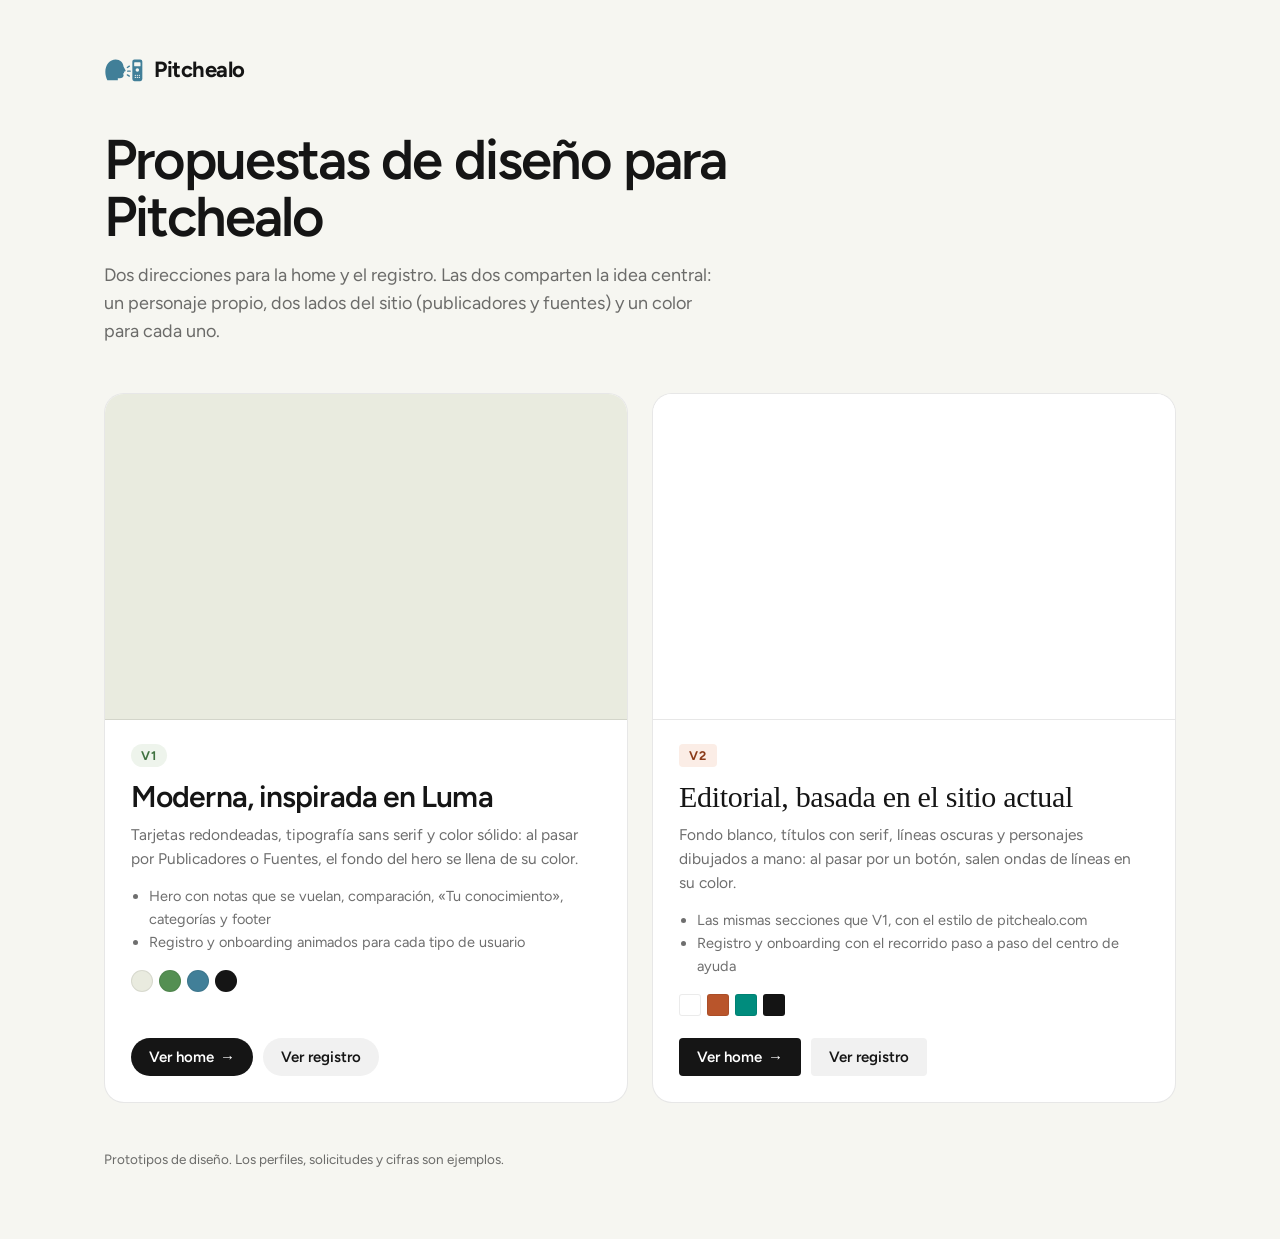
==== commit 5e144e47: "Move V1 into v1/, add landing page and V1 home sections - Root index.html is now a landing page link" ====
--- a/index.html
+++ b/index.html
@@ -3,231 +3,102 @@
 <head>
   <meta charset="utf-8">
   <meta name="viewport" content="width=device-width, initial-scale=1">
-  <title>Pitchealo · Conseguí prensa gratis</title>
-  <meta name="description" content="Pitchealo conecta a especialistas, negocios y personas que quieren ser fuentes de información con periodistas y creadores de contenido.">
-  <meta name="theme-color" content="#E9EBDF">
-  <link rel="icon" href="assets/pitchealo-logo.svg" type="image/svg+xml">
-  <link rel="preload" href="fonts/figtree-latin-wght-normal.woff2" as="font" type="font/woff2" crossorigin>
-  <link rel="stylesheet" href="css/styles.css">
+  <title>Pitchealo · Propuestas de diseño</title>
+  <meta name="description" content="Dos propuestas de rediseño para Pitchealo: V1 y V2.">
+  <meta name="robots" content="noindex">
+  <link rel="icon" href="v1/assets/pitchealo-logo.svg" type="image/svg+xml">
+  <style>
+    @font-face { font-family: "Figtree"; font-weight: 300 900; font-display: swap; src: url("v1/fonts/figtree-latin-wght-normal.woff2") format("woff2"); }
+    @font-face { font-family: "Playfair Display"; font-weight: 400 900; font-display: swap; src: url("v2/fonts/playfair-display-latin-wght-normal.woff2") format("woff2"); }
+    :root { --ink: #151515; --muted: rgba(21, 21, 21, 0.62); --line: rgba(21, 21, 21, 0.1); --bg: #F6F6F1; }
+    * { box-sizing: border-box; }
+    html, body { margin: 0; background: var(--bg); color: var(--ink); font-family: "Figtree", -apple-system, BlinkMacSystemFont, "Segoe UI", sans-serif; -webkit-font-smoothing: antialiased; }
+    a { color: inherit; text-decoration: none; }
+    .wrap { max-width: 1120px; margin: 0 auto; padding: 56px 24px 72px; }
+    header { display: flex; align-items: center; gap: 10px; }
+    header svg { width: 40px; height: 27px; color: #417F98; }
+    header span { font-weight: 700; font-size: 22px; letter-spacing: -0.02em; }
+    h1 { margin: 48px 0 0; font-size: clamp(34px, 5vw, 56px); line-height: 1.02; letter-spacing: -0.035em; font-weight: 600; max-width: 760px; }
+    .lead { margin: 16px 0 0; max-width: 620px; font-size: 18px; line-height: 28px; color: var(--muted); }
+    .grid { display: grid; grid-template-columns: repeat(2, minmax(0, 1fr)); gap: 24px; margin-top: 48px; }
+    .card { display: flex; flex-direction: column; background: #fff; border: 1px solid var(--line); border-radius: 20px; overflow: hidden; transition: border-color .3s cubic-bezier(.4, 0, .2, 1), box-shadow .3s cubic-bezier(.4, 0, .2, 1), transform .4s cubic-bezier(.3, .7, .4, 1); }
+    .card:hover { border-color: rgba(21, 21, 21, 0.18); box-shadow: 0 28px 17px rgba(0, 0, 0, .01), 0 12px 24px rgba(0, 0, 0, .06), 0 3px 7px rgba(0, 0, 0, .03); transform: translateY(-3px); }
+    .thumb { display: block; aspect-ratio: 16 / 10; background: #E9EBDF center top / cover no-repeat; border-bottom: 1px solid var(--line); }
+    .card--v2 .thumb { background-color: #fff; }
+    .body { display: flex; flex-direction: column; flex: 1; padding: 24px 26px 26px; }
+    .tag { align-self: flex-start; padding: 4px 10px; border-radius: 100px; font-size: 12.5px; font-weight: 700; letter-spacing: 0.08em; text-transform: uppercase; }
+    .card--v1 .tag { background: #EEF4EC; color: #3F7240; }
+    .card--v2 .tag { background: #FBEDE6; color: #8A3A19; border-radius: 4px; }
+    h2 { margin: 14px 0 0; font-size: 30px; line-height: 1.05; letter-spacing: -0.03em; font-weight: 600; }
+    .card--v2 h2 { font-family: "Playfair Display", Georgia, serif; font-weight: 500; letter-spacing: -0.01em; }
+    .body p { margin: 10px 0 0; font-size: 15.5px; line-height: 24px; color: var(--muted); }
+    .body ul { margin: 14px 0 0; padding-left: 18px; font-size: 14.5px; line-height: 23px; color: var(--muted); }
+    .swatches { display: flex; gap: 6px; margin-top: 16px; }
+    .swatches i { width: 22px; height: 22px; border-radius: 50%; box-shadow: inset 0 0 0 1px rgba(0, 0, 0, .08); }
+    .card--v2 .swatches i { border-radius: 3px; }
+    .links { display: flex; flex-wrap: wrap; gap: 10px; margin-top: auto; padding-top: 22px; }
+    .btn { display: inline-flex; align-items: center; gap: 6px; padding: 10px 18px; border-radius: 100px; font-weight: 600; font-size: 15px; background: var(--ink); color: #fff; transition: transform .25s cubic-bezier(.3, .7, .4, 1); }
+    .btn--ghost { background: rgba(21, 21, 21, 0.06); color: var(--ink); }
+    .card--v2 .btn { border-radius: 4px; }
+    .btn:hover { transform: translateY(-2px); }
+    .btn:focus-visible, .card a:focus-visible { outline: 2px solid var(--ink); outline-offset: 3px; }
+    footer { margin-top: 48px; font-size: 13.5px; color: var(--muted); }
+    @media (max-width: 800px) { .grid { grid-template-columns: 1fr; } .wrap { padding: 36px 16px 56px; } h1 { margin-top: 32px; } }
+  </style>
 </head>
 <body>
-  <main>
-    <section class="hero" data-active="" aria-labelledby="hero-title">
-      <div class="ripple ripple--pub" aria-hidden="true"></div>
-      <div class="ripple ripple--fue" aria-hidden="true"></div>
-      <div class="stage" aria-hidden="true"></div>
+  <div class="wrap">
+    <header>
+      <svg viewBox="0 0 48 32" fill="currentColor" aria-hidden="true">
+        <path d="M4 29c-1.6-3.4-2.4-6.6-2.4-10.2C1.6 10.4 7 4 14 4c5.4 0 9 3.6 9.4 8.4l2.4 4.6c.3.6 0 1.1-.6 1.3l-1.4.4.5 1.6-1.6.9.9 1.3c-.2 2.5-2 3.9-4.6 3.9h-2.4V29z"/>
+        <path d="M28 13.6l2.4-1.6M28.4 18h3M28 22.4l2.4 1.6" fill="none" stroke="currentColor" stroke-width="1.6" stroke-linecap="round"/>
+        <path fill-rule="evenodd" d="M36.5 4h7A2.5 2.5 0 0 1 46 6.5v21a2.5 2.5 0 0 1-2.5 2.5h-7A2.5 2.5 0 0 1 34 27.5v-21A2.5 2.5 0 0 1 36.5 4zM37 7.2a.8.8 0 0 0-.8.8v3.4c0 .44.36.8.8.8h6a.8.8 0 0 0 .8-.8V8a.8.8 0 0 0-.8-.8zM40 14.4a2.1 2.1 0 1 0 0 4.2 2.1 2.1 0 1 0 0-4.2zM37.6 22.2a.75.75 0 1 0 0 1.5.75.75 0 1 0 0-1.5zM40 22.2a.75.75 0 1 0 0 1.5.75.75 0 1 0 0-1.5zM42.4 22.2a.75.75 0 1 0 0 1.5.75.75 0 1 0 0-1.5zM37.6 24.8a.75.75 0 1 0 0 1.5.75.75 0 1 0 0-1.5zM40 24.8a.75.75 0 1 0 0 1.5.75.75 0 1 0 0-1.5zM42.4 24.8a.75.75 0 1 0 0 1.5.75.75 0 1 0 0-1.5z"/>
+      </svg>
+      <span>Pitchealo</span>
+    </header>
 
-      <!-- Foreground. A recoloured copy (.fg--dark) is generated from this markup and
-           revealed inside the colour ripple, so the text changes colour as the ripple passes. -->
-      <div class="fg fg--light">
-        <header class="nav">
-          <a class="nav-logo" href="#" aria-label="Pitchealo, inicio">
-            <svg viewBox="0 0 48 32" aria-hidden="true" focusable="false"><use href="#logo-mark"/></svg>
-          </a>
-          <nav class="nav-links" aria-label="Principal">
-            <a class="nav-link" href="#sobre-nosotros">Sobre nosotros</a>
-            <a class="pill pill--light" href="#iniciar-sesion">Iniciar sesión</a>
-            <a class="pill pill--dark" href="#crear-cuenta">Crear cuenta</a>
-          </nav>
-        </header>
+    <h1>Propuestas de diseño para Pitchealo</h1>
+    <p class="lead">Dos direcciones para la home y el registro. Las dos comparten la idea central: un personaje propio, dos lados del sitio (publicadores y fuentes) y un color para cada uno.</p>
 
-        <div class="hero-body">
-          <div class="hero-block">
-            <div class="wordmark" aria-hidden="true">
-              <svg viewBox="0 0 48 32" focusable="false"><use href="#logo-mark"/></svg>
-              <span>Pitchealo</span>
-            </div>
-
-            <h1 class="hero-title" id="hero-title">
-              <span class="sr-only">Conseguí prensa gratis conectando con creadores de contenido y periodistas.</span>
-              <span class="title-visual" aria-hidden="true">
-                <span class="line">Conseguí prensa gratis</span>
-                <span class="line">conectando con</span>
-                <span class="line line--rot"><span class="rot js-rot">creadores de contenido.</span><span class="caret"></span></span>
-              </span>
-            </h1>
-
-            <p class="hero-sub">
-              <strong>¿Querés que tu historia o conocimiento llegue a los medios?</strong>
-              Pitchealo conecta a especialistas, negocios y personas que quieren ser
-              <em class="hl hl--fue">fuentes</em> de información con <em class="hl hl--pub">publicadores</em>:
-              periodistas y creadores de notas, newsletters, podcasts y programas que buscan nuevas voces.
-            </p>
-
-            <div class="cta-row">
-              <a class="cta cta--pub" href="#publicadores">Publicadores</a>
-              <a class="cta cta--fue" href="#fuentes">Fuentes</a>
-            </div>
-
-            <a class="explore" href="#explorar">Explorar la plataforma <span aria-hidden="true">→</span></a>
+    <div class="grid">
+      <article class="card card--v1">
+        <a class="thumb" href="v1/" aria-label="Ver V1" style="background-image:url('assets/landing/v1.jpg')"></a>
+        <div class="body">
+          <span class="tag">V1</span>
+          <h2>Moderna, inspirada en Luma</h2>
+          <p>Tarjetas redondeadas, tipografía sans serif y color sólido: al pasar por Publicadores o Fuentes, el fondo del hero se llena de su color.</p>
+          <ul>
+            <li>Hero con notas que se vuelan, comparación, «Tu conocimiento», categorías y footer</li>
+            <li>Registro y onboarding animados para cada tipo de usuario</li>
+          </ul>
+          <div class="swatches" aria-label="Colores"><i style="background:#E9EBDF"></i><i style="background:#548F52"></i><i style="background:#417F98"></i><i style="background:#151515"></i></div>
+          <div class="links">
+            <a class="btn" href="v1/">Ver home <span aria-hidden="true">→</span></a>
+            <a class="btn btn--ghost" href="v1/registro.html">Ver registro</a>
           </div>
         </div>
-      </div>
+      </article>
 
-      <div class="fg fg--dark" aria-hidden="true" inert></div>
-    </section>
+      <article class="card card--v2">
+        <a class="thumb" href="v2/" aria-label="Ver V2" style="background-image:url('assets/landing/v2.jpg')"></a>
+        <div class="body">
+          <span class="tag">V2</span>
+          <h2>Editorial, basada en el sitio actual</h2>
+          <p>Fondo blanco, títulos con serif, líneas oscuras y personajes dibujados a mano: al pasar por un botón, salen ondas de líneas en su color.</p>
+          <ul>
+            <li>Las mismas secciones que V1, con el estilo de pitchealo.com</li>
+            <li>Registro y onboarding con el recorrido paso a paso del centro de ayuda</li>
+          </ul>
+          <div class="swatches" aria-label="Colores"><i style="background:#fff"></i><i style="background:#b9552b"></i><i style="background:#008c7d"></i><i style="background:#141414"></i></div>
+          <div class="links">
+            <a class="btn" href="v2/">Ver home <span aria-hidden="true">→</span></a>
+            <a class="btn btn--ghost" href="v2/registro.html">Ver registro</a>
+          </div>
+        </div>
+      </article>
+    </div>
 
-    <section class="section journalists" id="publicadores" aria-labelledby="journalists-title">
-      <div class="container">
-        <div class="section-head">
-          <div>
-            <p class="eyebrow">Así funciona Pitchealo</p>
-            <h2 class="section-title" id="journalists-title">Detrás de cada historia, alguien busca una fuente</h2>
-            <p class="section-sub">Conocé algunos ejemplos de lo que los publicadores pueden necesitar para sus próximos contenidos.</p>
-          </div>
-          <a class="view-all" href="#explorar">Ver todas las solicitudes <span aria-hidden="true">→</span></a>
-        </div>
-        <ul class="jgrid">
-        <li class="jcard-cell">
-          <article class="jcard">
-            <header class="jcard-head">
-              <div class="jcard-avatar"><svg viewBox="0 0 64 64" aria-hidden="true" focusable="false"><defs><clipPath id="av-1"><circle cx="32" cy="32" r="32"/></clipPath></defs><g clip-path="url(#av-1)"><rect width="64" height="64" fill="#F3E1D4"/><path d="M18.5 31c0-11 5.5-18 13.5-18s13.5 7 13.5 18v15c-3.4 2.2-6.6 2.2-9 0V30H27.5v16c-2.4 2.2-5.6 2.2-9 0z" fill="#2E211B"/><path d="M8 66c1.6-12.6 11-19.6 24-19.6S54.4 53.4 56 66z" fill="#B85C38"/><path d="M27 37h10v8.6c-1.4 2.2-3.2 3.2-5 3.2s-3.6-1-5-3.2z" fill="#D6A381"/><ellipse cx="32" cy="29" rx="11.2" ry="12.6" fill="#EFC6A5"/><circle cx="20.9" cy="30.4" r="2" fill="#D6A381"/><circle cx="43.1" cy="30.4" r="2" fill="#D6A381"/><path d="M20.6 28.5c.6-8.6 5.4-13.3 11.4-13.3s10.8 4.7 11.4 13.3c-4.4-2.6-8.6-5.4-10.6-9-2.4 3.8-7.4 6.6-12.2 9z" fill="#2E211B"/><circle cx="27.6" cy="29.4" r="1.3" fill="#2a211c"/><circle cx="36.4" cy="29.4" r="1.3" fill="#2a211c"/><circle cx="25.6" cy="33.2" r="1.7" fill="#E9967E" opacity=".45"/><circle cx="38.4" cy="33.2" r="1.7" fill="#E9967E" opacity=".45"/><path d="M29.2 34.6q2.8 2.2 5.6 0" fill="none" stroke="#2a211c" stroke-width="1.1" stroke-linecap="round"/></g></svg></div>
-              <div class="jcard-who">
-                <h3 class="jcard-name">Valentina Ríos</h3>
-                <p class="jcard-role">Editora de un newsletter de tecnología</p>
-              </div>
-            </header>
-            <span class="jcard-label">Perfil y solicitud de ejemplo</span>
-            <p class="jcard-title">¿Fundaste una startup y levantaste inversión?</p>
-            <p class="jcard-desc">Busco fundadores de startups latinoamericanas que hayan conseguido capital recientemente. Quiero conocer su experiencia y qué cambió en las conversaciones con inversores.</p>
-            <ul class="jcard-tags" aria-label="Temas"><li>Startups</li><li>Latinoamérica</li></ul>
-          </article>
-        </li>
-        <li class="jcard-cell">
-          <article class="jcard">
-            <header class="jcard-head">
-              <div class="jcard-avatar"><svg viewBox="0 0 64 64" aria-hidden="true" focusable="false"><defs><clipPath id="av-2"><circle cx="32" cy="32" r="32"/></clipPath></defs><g clip-path="url(#av-2)"><rect width="64" height="64" fill="#E1E7DE"/><path d="M8 66c1.6-12.6 11-19.6 24-19.6S54.4 53.4 56 66z" fill="#B85C38"/><path d="M27 37h10v8.6c-1.4 2.2-3.2 3.2-5 3.2s-3.6-1-5-3.2z" fill="#9A6242"/><ellipse cx="32" cy="29" rx="11.2" ry="12.6" fill="#B57A55"/><circle cx="20.9" cy="30.4" r="2" fill="#9A6242"/><circle cx="43.1" cy="30.4" r="2" fill="#9A6242"/><path d="M20.8 27.5c-.4-8.4 4.6-13.3 11.2-13.3s11.6 4.9 11.2 13.3c-1.6-3.6-4.6-6.4-11.2-6.4s-9.6 2.8-11.2 6.4z" fill="#1E1814"/><circle cx="27.6" cy="29.4" r="1.3" fill="#2a211c"/><circle cx="36.4" cy="29.4" r="1.3" fill="#2a211c"/><circle cx="25.6" cy="33.2" r="1.7" fill="#E9967E" opacity=".45"/><circle cx="38.4" cy="33.2" r="1.7" fill="#E9967E" opacity=".45"/><path d="M29.2 34.6q2.8 2.2 5.6 0" fill="none" stroke="#2a211c" stroke-width="1.1" stroke-linecap="round"/></g></svg></div>
-              <div class="jcard-who">
-                <h3 class="jcard-name">Tomás Acosta</h3>
-                <p class="jcard-role">Publicador de un suplemento de economía</p>
-              </div>
-            </header>
-            <span class="jcard-label">Perfil y solicitud de ejemplo</span>
-            <p class="jcard-title">IA en atención al cliente: ¿qué cambió realmente?</p>
-            <p class="jcard-desc">Estoy preparando una nota sobre empresas que ya incorporaron inteligencia artificial en sus equipos. Busco casos concretos, resultados y dificultades.</p>
-            <ul class="jcard-tags" aria-label="Temas"><li>Inteligencia artificial</li><li>Empresas</li></ul>
-          </article>
-        </li>
-        <li class="jcard-cell jcard-cell--peek" style="--w:260px">
-          <div class="peek peek--r" style="--peek-dur:8.5s;--peek-delay:-2s" aria-hidden="true"></div>
-          <article class="jcard">
-            <header class="jcard-head">
-              <div class="jcard-avatar"><svg viewBox="0 0 64 64" aria-hidden="true" focusable="false"><defs><clipPath id="av-3"><circle cx="32" cy="32" r="32"/></clipPath></defs><g clip-path="url(#av-3)"><rect width="64" height="64" fill="#EFE4CC"/><path d="M8 66c1.6-12.6 11-19.6 24-19.6S54.4 53.4 56 66z" fill="#B85C38"/><path d="M27 37h10v8.6c-1.4 2.2-3.2 3.2-5 3.2s-3.6-1-5-3.2z" fill="#DDB091"/><ellipse cx="32" cy="29" rx="11.2" ry="12.6" fill="#F3D2B8"/><circle cx="20.9" cy="30.4" r="2" fill="#DDB091"/><circle cx="43.1" cy="30.4" r="2" fill="#DDB091"/><circle cx="32" cy="11.2" r="5.4" fill="#8A3E22"/><path d="M20.9 27c.2-8 5.2-12.4 11.1-12.4S42.9 19 43.1 27c-2.4-3.6-6.4-5.6-11.1-5.6S23.3 23.4 20.9 27z" fill="#8A3E22"/><circle cx="27.6" cy="29.4" r="1.3" fill="#2a211c"/><circle cx="36.4" cy="29.4" r="1.3" fill="#2a211c"/><circle cx="25.6" cy="33.2" r="1.7" fill="#E9967E" opacity=".45"/><circle cx="38.4" cy="33.2" r="1.7" fill="#E9967E" opacity=".45"/><path d="M29.2 34.6q2.8 2.2 5.6 0" fill="none" stroke="#2a211c" stroke-width="1.1" stroke-linecap="round"/></g></svg></div>
-              <div class="jcard-who">
-                <h3 class="jcard-name">Camila Duarte</h3>
-                <p class="jcard-role">Productora de un podcast de negocios</p>
-              </div>
-            </header>
-            <span class="jcard-label">Perfil y solicitud de ejemplo</span>
-            <p class="jcard-title">Estafas por WhatsApp: cómo proteger una pyme</p>
-            <p class="jcard-desc">Busco una fuente con experiencia en ciberseguridad que pueda explicar los riesgos más frecuentes y compartir recomendaciones prácticas para una entrevista.</p>
-            <ul class="jcard-tags" aria-label="Temas"><li>Ciberseguridad</li><li>Pymes</li></ul>
-          </article>
-          <div class="peek-hands peek-hands--r" style="--peek-dur:8.5s;--peek-delay:-2s" aria-hidden="true"><span></span><span></span></div>
-        </li>
-        <li class="jcard-cell">
-          <article class="jcard">
-            <header class="jcard-head">
-              <div class="jcard-avatar"><svg viewBox="0 0 64 64" aria-hidden="true" focusable="false"><defs><clipPath id="av-4"><circle cx="32" cy="32" r="32"/></clipPath></defs><g clip-path="url(#av-4)"><rect width="64" height="64" fill="#DCE6EA"/><path d="M8 66c1.6-12.6 11-19.6 24-19.6S54.4 53.4 56 66z" fill="#417F98"/><path d="M27 37h10v8.6c-1.4 2.2-3.2 3.2-5 3.2s-3.6-1-5-3.2z" fill="#BE8762"/><ellipse cx="32" cy="29" rx="11.2" ry="12.6" fill="#D9A47E"/><circle cx="20.9" cy="30.4" r="2" fill="#BE8762"/><circle cx="43.1" cy="30.4" r="2" fill="#BE8762"/><path d="M20.8 27.5c-.4-8.4 4.6-13.3 11.2-13.3s11.6 4.9 11.2 13.3c-1.6-3.6-4.6-6.4-11.2-6.4s-9.6 2.8-11.2 6.4z" fill="#3B2A20"/><circle cx="27.6" cy="29.4" r="1.3" fill="#2a211c"/><circle cx="36.4" cy="29.4" r="1.3" fill="#2a211c"/><circle cx="25.6" cy="33.2" r="1.7" fill="#E9967E" opacity=".45"/><circle cx="38.4" cy="33.2" r="1.7" fill="#E9967E" opacity=".45"/><path d="M21.6 31.5c.8 7 4.8 10.8 10.4 10.8s9.6-3.8 10.4-10.8c-1.6 2.6-3.8 3.6-5.4 3.2-1.2-1.2-3-1.8-5-1.8s-3.8.6-5 1.8c-1.6.4-3.8-.6-5.4-3.2z" fill="#3B2A20"/></g></svg></div>
-              <div class="jcard-who">
-                <h3 class="jcard-name">Martín Ferreyra</h3>
-                <p class="jcard-role">Periodista de un diario regional de Córdoba</p>
-              </div>
-            </header>
-            <span class="jcard-label">Perfil y solicitud de ejemplo</span>
-            <p class="jcard-title">Sequía y cosechas: ¿cómo se adapta el campo?</p>
-            <p class="jcard-desc">Busco ingenieros agrónomos o productores que puedan contar qué prácticas de riego y siembra están cambiando frente a la sequía.</p>
-            <ul class="jcard-tags" aria-label="Temas"><li>Agro</li><li>Clima</li></ul>
-          </article>
-        </li>
-        <li class="jcard-cell">
-          <article class="jcard">
-            <header class="jcard-head">
-              <div class="jcard-avatar"><svg viewBox="0 0 64 64" aria-hidden="true" focusable="false"><defs><clipPath id="av-5"><circle cx="32" cy="32" r="32"/></clipPath></defs><g clip-path="url(#av-5)"><rect width="64" height="64" fill="#F3E1D4"/><path d="M8 66c1.6-12.6 11-19.6 24-19.6S54.4 53.4 56 66z" fill="#548F52"/><path d="M27 37h10v8.6c-1.4 2.2-3.2 3.2-5 3.2s-3.6-1-5-3.2z" fill="#643E2B"/><ellipse cx="32" cy="29" rx="11.2" ry="12.6" fill="#7A4E37"/><circle cx="20.9" cy="30.4" r="2" fill="#643E2B"/><circle cx="43.1" cy="30.4" r="2" fill="#643E2B"/><circle cx="22" cy="24" r="4.4" fill="#1A1512"/><circle cx="24.4" cy="18.6" r="4.6" fill="#1A1512"/><circle cx="29.4" cy="15.2" r="4.8" fill="#1A1512"/><circle cx="35" cy="15" r="4.8" fill="#1A1512"/><circle cx="39.8" cy="18.4" r="4.6" fill="#1A1512"/><circle cx="42.2" cy="24" r="4.4" fill="#1A1512"/><circle cx="32" cy="18.4" r="4.6" fill="#1A1512"/><circle cx="27.6" cy="29.4" r="1.3" fill="#2a211c"/><circle cx="36.4" cy="29.4" r="1.3" fill="#2a211c"/><circle cx="25.6" cy="33.2" r="1.7" fill="#E9967E" opacity=".45"/><circle cx="38.4" cy="33.2" r="1.7" fill="#E9967E" opacity=".45"/><path d="M29.2 34.6q2.8 2.2 5.6 0" fill="none" stroke="#2a211c" stroke-width="1.1" stroke-linecap="round"/></g></svg></div>
-              <div class="jcard-who">
-                <h3 class="jcard-name">Lucía Benítez</h3>
-                <p class="jcard-role">Conductora de un programa de radio sobre salud</p>
-              </div>
-            </header>
-            <span class="jcard-label">Perfil y solicitud de ejemplo</span>
-            <p class="jcard-title">Burnout: ¿qué pueden hacer las empresas para prevenirlo?</p>
-            <p class="jcard-desc">Necesito una psicóloga o especialista en recursos humanos que comparta datos y estrategias concretas para cuidar la salud mental en el trabajo.</p>
-            <ul class="jcard-tags" aria-label="Temas"><li>Salud mental</li><li>Trabajo</li></ul>
-          </article>
-        </li>
-        <li class="jcard-cell">
-          <article class="jcard">
-            <header class="jcard-head">
-              <div class="jcard-avatar"><svg viewBox="0 0 64 64" aria-hidden="true" focusable="false"><defs><clipPath id="av-6"><circle cx="32" cy="32" r="32"/></clipPath></defs><g clip-path="url(#av-6)"><rect width="64" height="64" fill="#E1E7DE"/><path d="M8 66c1.6-12.6 11-19.6 24-19.6S54.4 53.4 56 66z" fill="#2F3A3F"/><path d="M27 37h10v8.6c-1.4 2.2-3.2 3.2-5 3.2s-3.6-1-5-3.2z" fill="#D6A381"/><ellipse cx="32" cy="29" rx="11.2" ry="12.6" fill="#EFC6A5"/><circle cx="20.9" cy="30.4" r="2" fill="#D6A381"/><circle cx="43.1" cy="30.4" r="2" fill="#D6A381"/><path d="M21 27c-.2-8 4.8-12.6 11-12.6S43.2 19 43 27c-2.6-3.2-6.4-5-11-5s-8.4 1.8-11 5z" fill="#5A3A26" opacity=".85"/><circle cx="27.6" cy="29.4" r="1.3" fill="#2a211c"/><circle cx="36.4" cy="29.4" r="1.3" fill="#2a211c"/><circle cx="25.6" cy="33.2" r="1.7" fill="#E9967E" opacity=".45"/><circle cx="38.4" cy="33.2" r="1.7" fill="#E9967E" opacity=".45"/><path d="M29.2 34.6q2.8 2.2 5.6 0" fill="none" stroke="#2a211c" stroke-width="1.1" stroke-linecap="round"/><g fill="none" stroke="#2a211c" stroke-width="1.1"><circle cx="27.6" cy="29.2" r="3"/><circle cx="36.4" cy="29.2" r="3"/><path d="M30.6 29h2.8"/></g></g></svg></div>
-              <div class="jcard-who">
-                <h3 class="jcard-name">Joaquín Medina</h3>
-                <p class="jcard-role">Creador de contenido sobre finanzas personales</p>
-              </div>
-            </header>
-            <span class="jcard-label">Perfil y solicitud de ejemplo</span>
-            <p class="jcard-title">Primer alquiler: cómo armar un presupuesto realista</p>
-            <p class="jcard-desc">Busco un asesor financiero o economista que pueda dar consejos simples para jóvenes que se independizan por primera vez.</p>
-            <ul class="jcard-tags" aria-label="Temas"><li>Finanzas</li><li>Vivienda</li></ul>
-          </article>
-        </li>
-        <li class="jcard-cell">
-          <article class="jcard">
-            <header class="jcard-head">
-              <div class="jcard-avatar"><svg viewBox="0 0 64 64" aria-hidden="true" focusable="false"><defs><clipPath id="av-7"><circle cx="32" cy="32" r="32"/></clipPath></defs><g clip-path="url(#av-7)"><rect width="64" height="64" fill="#EFE4CC"/><path d="M19 31c0-10.5 5.5-17 13-17s13 6.5 13 17v8c-2.6 1.8-5 1.8-7 0V30H26v9c-2 1.8-4.4 1.8-7 0z" fill="#241A15"/><path d="M8 66c1.6-12.6 11-19.6 24-19.6S54.4 53.4 56 66z" fill="#D29A3A"/><path d="M27 37h10v8.6c-1.4 2.2-3.2 3.2-5 3.2s-3.6-1-5-3.2z" fill="#BE8762"/><ellipse cx="32" cy="29" rx="11.2" ry="12.6" fill="#D9A47E"/><circle cx="20.9" cy="30.4" r="2" fill="#BE8762"/><circle cx="43.1" cy="30.4" r="2" fill="#BE8762"/><path d="M20.4 29c.4-9 5.6-14 11.6-14s11.2 5 11.6 14c-6-1.2-11-3.6-13.6-7.8-1.6 3.6-5 6.4-9.6 7.8z" fill="#241A15"/><circle cx="27.6" cy="29.4" r="1.3" fill="#2a211c"/><circle cx="36.4" cy="29.4" r="1.3" fill="#2a211c"/><circle cx="25.6" cy="33.2" r="1.7" fill="#E9967E" opacity=".45"/><circle cx="38.4" cy="33.2" r="1.7" fill="#E9967E" opacity=".45"/><path d="M29.2 34.6q2.8 2.2 5.6 0" fill="none" stroke="#2a211c" stroke-width="1.1" stroke-linecap="round"/></g></svg></div>
-              <div class="jcard-who">
-                <h3 class="jcard-name">Sofía Paredes</h3>
-                <p class="jcard-role">Redactora de una revista de viajes en Perú</p>
-              </div>
-            </header>
-            <span class="jcard-label">Perfil y solicitud de ejemplo</span>
-            <p class="jcard-title">Turismo rural: pueblos que reciben cada vez más visitantes</p>
-            <p class="jcard-desc">Quiero hablar con emprendedores turísticos o especialistas en desarrollo local sobre cómo crecen los destinos fuera de las grandes ciudades.</p>
-            <ul class="jcard-tags" aria-label="Temas"><li>Turismo</li><li>Economías regionales</li></ul>
-          </article>
-        </li>
-        <li class="jcard-cell">
-          <article class="jcard">
-            <header class="jcard-head">
-              <div class="jcard-avatar"><svg viewBox="0 0 64 64" aria-hidden="true" focusable="false"><defs><clipPath id="av-8"><circle cx="32" cy="32" r="32"/></clipPath></defs><g clip-path="url(#av-8)"><rect width="64" height="64" fill="#DCE6EA"/><path d="M8 66c1.6-12.6 11-19.6 24-19.6S54.4 53.4 56 66z" fill="#548F52"/><path d="M27 37h10v8.6c-1.4 2.2-3.2 3.2-5 3.2s-3.6-1-5-3.2z" fill="#DDB091"/><ellipse cx="32" cy="29" rx="11.2" ry="12.6" fill="#F3D2B8"/><circle cx="20.9" cy="30.4" r="2" fill="#DDB091"/><circle cx="43.1" cy="30.4" r="2" fill="#DDB091"/><path d="M20.8 27.5c-.4-8.4 4.6-13.3 11.2-13.3s11.6 4.9 11.2 13.3c-1.6-3.6-4.6-6.4-11.2-6.4s-9.6 2.8-11.2 6.4z" fill="#2A2420"/><circle cx="27.6" cy="29.4" r="1.3" fill="#2a211c"/><circle cx="36.4" cy="29.4" r="1.3" fill="#2a211c"/><circle cx="25.6" cy="33.2" r="1.7" fill="#E9967E" opacity=".45"/><circle cx="38.4" cy="33.2" r="1.7" fill="#E9967E" opacity=".45"/><path d="M29.2 34.6q2.8 2.2 5.6 0" fill="none" stroke="#2a211c" stroke-width="1.1" stroke-linecap="round"/><g fill="none" stroke="#2a211c" stroke-width="1.1"><circle cx="27.6" cy="29.2" r="3"/><circle cx="36.4" cy="29.2" r="3"/><path d="M30.6 29h2.8"/></g></g></svg></div>
-              <div class="jcard-who">
-                <h3 class="jcard-name">Diego Salazar</h3>
-                <p class="jcard-role">Periodista de investigación en un medio digital chileno</p>
-              </div>
-            </header>
-            <span class="jcard-label">Perfil y solicitud de ejemplo</span>
-            <p class="jcard-title">Datos abiertos: ¿qué información pública sigue siendo difícil de conseguir?</p>
-            <p class="jcard-desc">Busco abogados, investigadores o activistas que trabajen con pedidos de acceso a la información pública y puedan contar sus experiencias.</p>
-            <ul class="jcard-tags" aria-label="Temas"><li>Transparencia</li><li>Datos</li></ul>
-          </article>
-        </li>
-        </ul>
-      </div>
-    </section>
-  </main>
-
-  <!-- Logo mark, from Pitchealo-Logo.svg -->
-  <svg width="0" height="0" style="position:absolute" aria-hidden="true">
-    <symbol id="logo-mark" viewBox="0 0 48 32">
-      <path fill="currentColor" d="M4 29c-1.6-3.4-2.4-6.6-2.4-10.2C1.6 10.4 7 4 14 4c5.4 0 9 3.6 9.4 8.4l2.4 4.6c.3.6 0 1.1-.6 1.3l-1.4.4.5 1.6-1.6.9.9 1.3c-.2 2.5-2 3.9-4.6 3.9h-2.4V29z"/>
-      <path d="M28 13.6l2.4-1.6M28.4 18h3M28 22.4l2.4 1.6" fill="none" stroke="currentColor" stroke-width="1.6" stroke-linecap="round"/>
-      <path fill="currentColor" fill-rule="evenodd" d="M36.5 4h7A2.5 2.5 0 0 1 46 6.5v21a2.5 2.5 0 0 1-2.5 2.5h-7A2.5 2.5 0 0 1 34 27.5v-21A2.5 2.5 0 0 1 36.5 4zM37 7.2a.8.8 0 0 0-.8.8v3.4c0 .44.36.8.8.8h6a.8.8 0 0 0 .8-.8V8a.8.8 0 0 0-.8-.8zM40 14.4a2.1 2.1 0 1 0 0 4.2 2.1 2.1 0 1 0 0-4.2zM37.6 22.2a.75.75 0 1 0 0 1.5.75.75 0 1 0 0-1.5zM40 22.2a.75.75 0 1 0 0 1.5.75.75 0 1 0 0-1.5zM42.4 22.2a.75.75 0 1 0 0 1.5.75.75 0 1 0 0-1.5zM37.6 24.8a.75.75 0 1 0 0 1.5.75.75 0 1 0 0-1.5zM40 24.8a.75.75 0 1 0 0 1.5.75.75 0 1 0 0-1.5zM42.4 24.8a.75.75 0 1 0 0 1.5.75.75 0 1 0 0-1.5z"/>
-      <path d="M38.2 9.7h.9l.6-1 .7 2 .6-1h.8" fill="none" stroke="currentColor" stroke-width=".7" stroke-linecap="round" stroke-linejoin="round"/>
-      <circle fill="currentColor" cx="40" cy="16.5" r=".8"/>
-    </symbol>
-  </svg>
-
-  <script>
-    // Build the recoloured foreground copy before the hero script runs.
-    (function () {
-      var light = document.querySelector('.fg--light');
-      var dark = document.querySelector('.fg--dark');
-      dark.innerHTML = light.innerHTML;
-      dark.querySelectorAll('[id]').forEach(function (n) { n.removeAttribute('id'); });
-      dark.querySelectorAll('a').forEach(function (n) { n.setAttribute('tabindex', '-1'); });
-    })();
-  </script>
-  <script src="js/character.js"></script>
-  <script src="js/hero.js"></script>
-  <script src="js/sections.js"></script>
+    <footer>Prototipos de diseño. Los perfiles, solicitudes y cifras son ejemplos.</footer>
+  </div>
 </body>
 </html>
